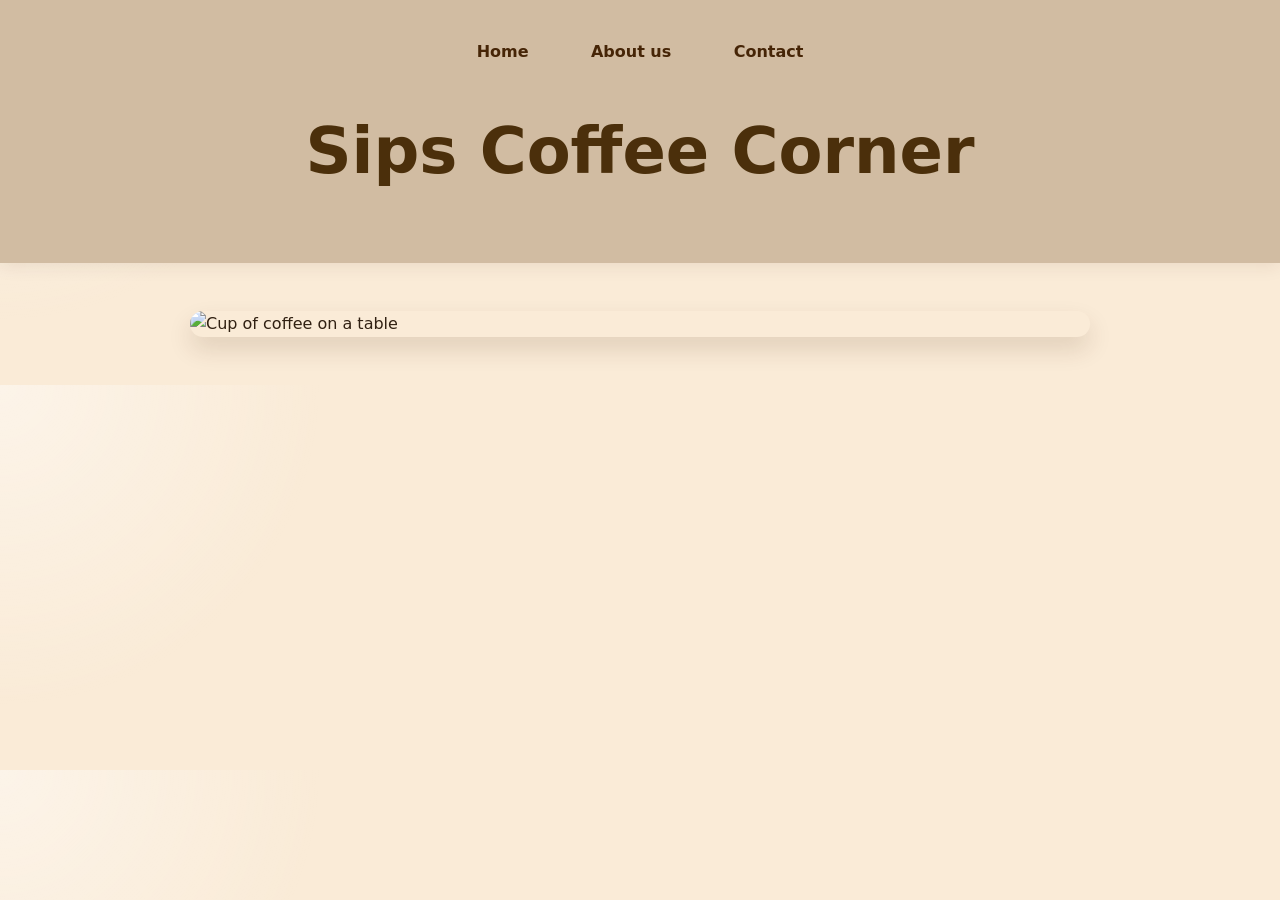
==== index.html @ a19ca2f0 "initial commit" ====
<!DOCTYPE html>
<html lang="en">
<head>
  <meta charset="UTF-8">
  <meta name="viewport" content="width=device-width, initial-scale=1.0">
  <title>Home</title>
  <link rel="stylesheet" href="style.css">
</head>
<body>

  <header>
    <nav>
      <ul>
        <li><a href="index.html">Home</a></li>
        <li><a href="about.html">About us</a></li>
        <li><a href="contact.html">Contact</a></li>
      </ul>
    </nav>

    <h1>Sips Coffee Corner</h1>
  </header>

  <main>
    <figure>
      <img 
        src="https://images.pexels.com/photos/29849772/pexels-photo-29849772.jpeg"
        alt="Cup of coffee on a table"
        width="100%"
      >
    </figure>
  </main>

</body>
</html>
---- style.css ----
:root {
  --color-bg: antiquewhite;
  --color-surface: rgb(209, 188, 162);
  --color-primary: rgb(70, 37, 7);
  --color-primary-hover: rgb(100, 58, 20);
  --color-text: rgb(48, 32, 18);
  --color-heading: rgba(71, 43, 6, 0.973);
  --color-light: aliceblue;

  --radius-sm: 0.5rem;
  --radius-md: 1rem;
  --radius-lg: 1.875rem;

  --shadow-soft: 0 0.75rem 1.5rem rgb(70 37 7 / 0.14);
}

* {
  box-sizing: border-box;
}

body {
  margin: 0;
  background:
    radial-gradient(circle at top left, rgb(255 255 255 / 0.45), transparent 20rem),
    var(--color-bg);
  color: var(--color-text);
  font-family:
    system-ui,
    -apple-system,
    BlinkMacSystemFont,
    "Segoe UI",
    Roboto,
    Arial,
    sans-serif;
  line-height: 1.6;
}

header {
  background-color: var(--color-surface);
  padding: clamp(1rem, 4vw, 2rem);
  text-align: center;
  box-shadow: 0 0.25rem 1rem rgb(70 37 7 / 0.08);
}

header ul {
  list-style-type: none;
  margin: 0;
  padding: 0;

  display: flex;
  justify-content: center;
  align-items: center;
  gap: clamp(0.5rem, 3vw, 2.5rem);
  flex-wrap: wrap;
}

nav a {
  display: inline-block;
  padding: 0.45rem 0.75rem;
  border-radius: 999px;
  color: var(--color-primary);
  text-decoration: none;
  font-weight: 700;
  transition:
    color 160ms ease,
    background-color 160ms ease;
}

nav a:hover,
nav a:focus-visible {
  color: white;
  background-color: var(--color-primary);
}

main {
  width: min(100% - 2rem, 900px);
  margin: clamp(1.5rem, 5vw, 3rem) auto;
}

section {
  margin-bottom: clamp(1.5rem, 4vw, 2.5rem);
}

h1,
h2 {
  color: var(--color-heading);
  text-align: center;
  line-height: 1.15;
}

h1 {
  font-size: clamp(2rem, 6vw, 4rem);
}

h2 {
  font-size: clamp(1.5rem, 4vw, 2.25rem);
}

p {
  max-width: 70ch;
}

figure {
  margin: 0;
}

figure img {
  width: 100%;
  display: block;
  border-radius: var(--radius-lg);
  box-shadow: var(--shadow-soft);
}

form {
  background-color: var(--color-surface);
  border-radius: var(--radius-md);
  padding: clamp(1rem, 4vw, 1.5rem);
  box-shadow: var(--shadow-soft);
}

form p {
  margin-block: 0 1rem;
}

label {
  display: block;
  font-weight: 700;
  color: var(--color-primary);
}

input,
textarea {
  width: 100%;
  margin-top: 0.35rem;
  border-radius: var(--radius-sm);
  border: 1px solid rgb(70 37 7 / 0.45);
  padding: 0.75rem;
  font: inherit;
  background-color: rgb(255 250 243);
}

input:focus,
textarea:focus {
  outline: none;
  border-color: var(--color-primary);
  box-shadow: 0 0 0 3px rgb(70 37 7 / 0.18);
}

textarea {
  min-height: 120px;
  resize: vertical;
}

button {
  display: inline-block;
  padding: 0.75rem 2.5rem;
  border-radius: 999px;
  border: 1px solid var(--color-primary);
  background-color: var(--color-primary);
  color: white;
  font: inherit;
  font-weight: 700;
  cursor: pointer;
  transition:
    background-color 160ms ease,
    transform 160ms ease;
}

button:hover,
button:focus-visible {
  background-color: var(--color-primary-hover);
  transform: translateY(-1px);
}

address {
  font-style: normal;
}

address a {
  color: var(--color-primary);
  text-decoration: none;
  font-weight: 700;
}

address a:hover,
address a:focus-visible {
  text-decoration: underline;
}

footer {
  text-align: center;
  padding: 1.5rem;
  color: var(--color-primary);
}

@media (max-width: 500px) {
  header ul {
    flex-direction: column;
    gap: 0.35rem;
  }

  nav a {
    padding: 0.65rem 1rem;
  }

  button {
    width: 100%;
  }
}
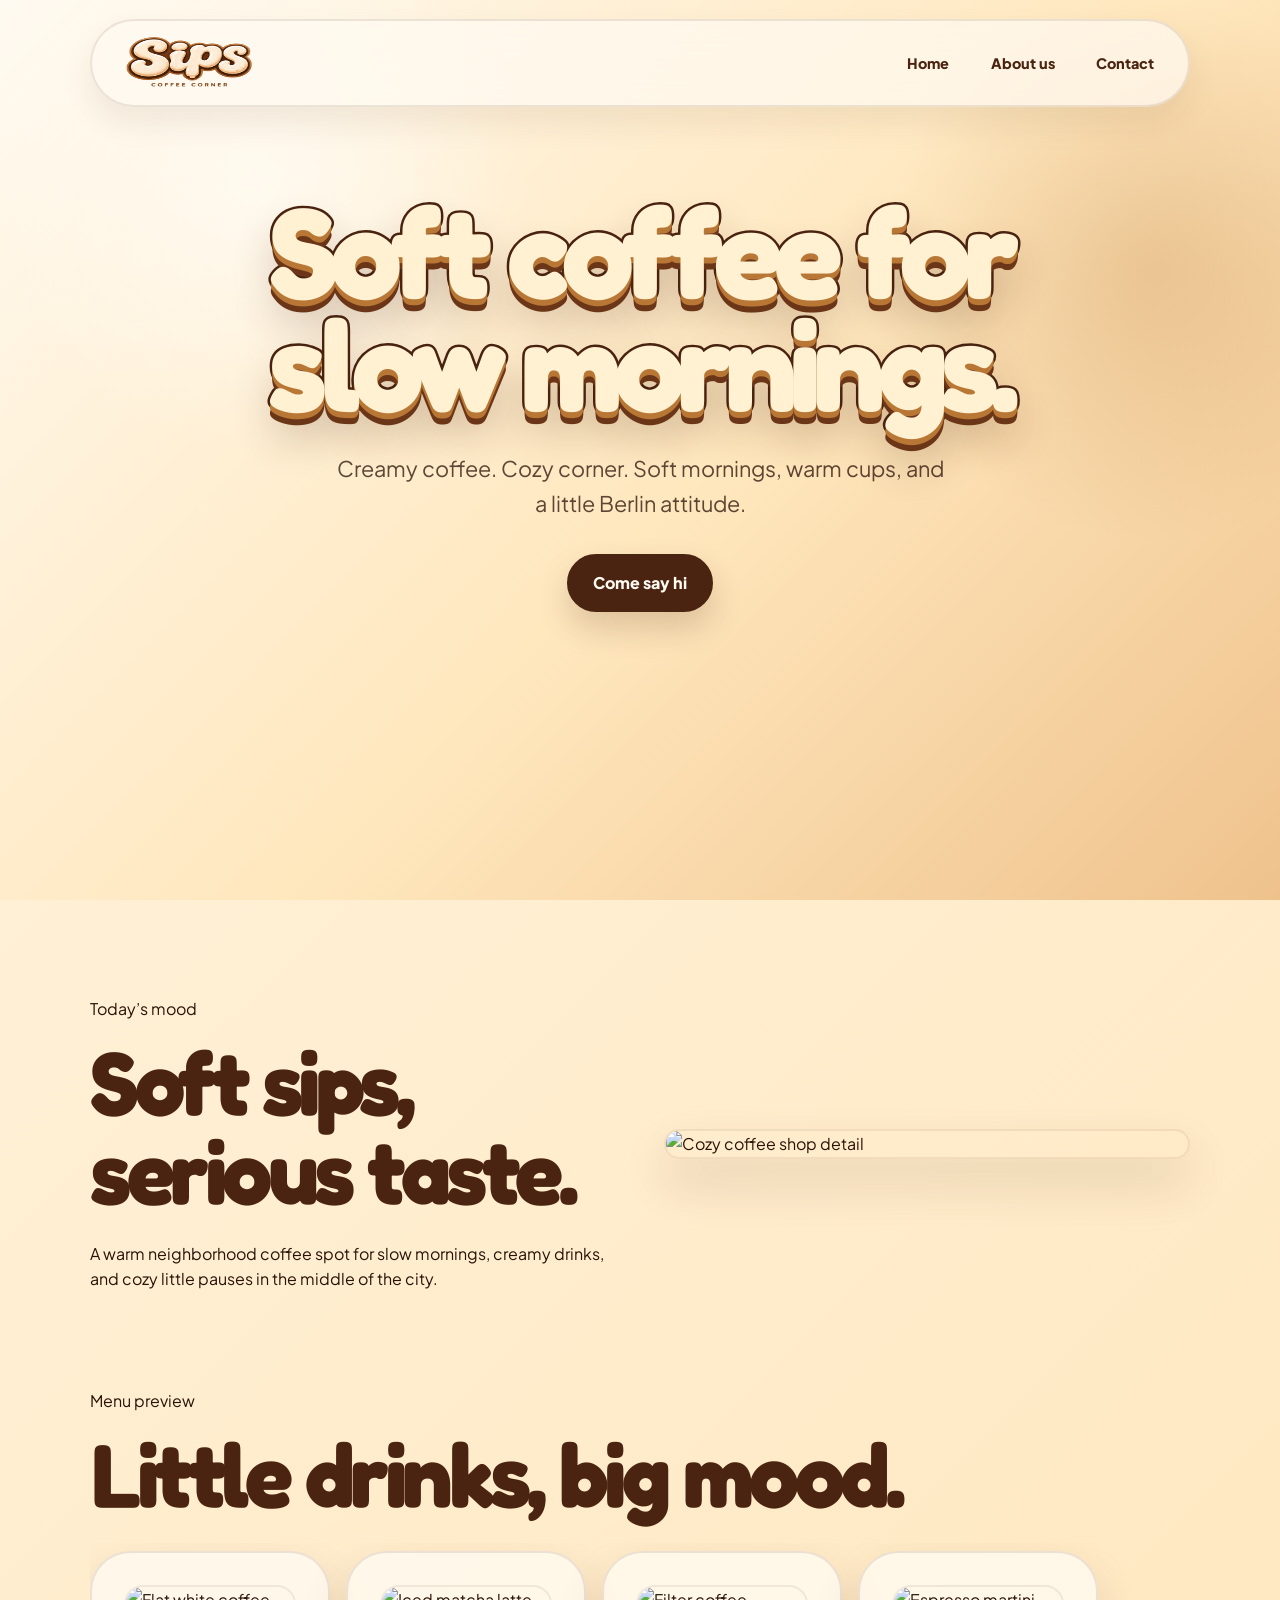
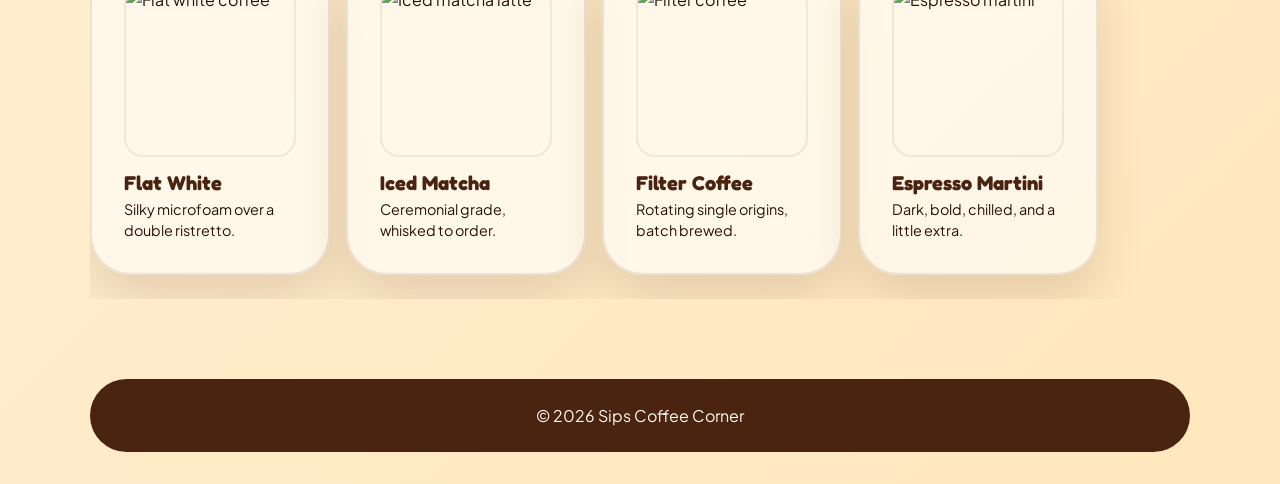
==== commit 90c937ad: "Overall rework" ====
--- a/index.html
+++ b/index.html
@@ -3,13 +3,21 @@
 <head>
   <meta charset="UTF-8">
   <meta name="viewport" content="width=device-width, initial-scale=1.0">
-  <title>Home</title>
+  <title>Sips Coffee Corner | Home</title>
   <link rel="stylesheet" href="style.css">
+
+  <link rel="preconnect" href="https://fonts.googleapis.com">
+  <link rel="preconnect" href="https://fonts.gstatic.com" crossorigin>
+  <link href="https://fonts.googleapis.com/css2?family=Fredoka:wght@500;600;700&family=Plus+Jakarta+Sans:wght@400;500;600;700&display=swap" rel="stylesheet">
 </head>
+
 <body>
+  <header class="site-header">
+    <nav class="navbar">
+      <a class="brand brand-logo" href="index.html">
+  <img src="Sip Logo.png" alt="Sips Coffee Corner logo">
+      </a>
 
-  <header>
-    <nav>
       <ul>
         <li><a href="index.html">Home</a></li>
         <li><a href="about.html">About us</a></li>
@@ -17,18 +25,83 @@
       </ul>
     </nav>
 
-    <h1>Sips Coffee Corner</h1>
+<section class="hero">
+
+  <h1>Soft coffee for slow mornings.</h1>
+
+  <p class="hero-text">
+    Creamy coffee. Cozy corner. Soft mornings, warm cups, and a little Berlin attitude.
+  </p>
+
+  <a class="button" href="contact.html">Come say hi</a>
+</section>
+
   </header>
 
   <main>
-    <figure>
-      <img 
-        src="https://images.pexels.com/photos/29849772/pexels-photo-29849772.jpeg"
-        alt="Cup of coffee on a table"
-        width="100%"
+    <section class="intro-section">
+      <div>
+        <p class="eyebrow">Today’s mood</p>
+        <h2>Soft sips, serious taste.</h2>
+        <p>
+          A warm neighborhood coffee spot for slow mornings, creamy drinks,
+          and cozy little pauses in the middle of the city.
+        </p>
+      </div>
+  <figure>
+    <img
+      src="https://lh3.googleusercontent.com/aida-public/[base64]"
+      alt="Cozy coffee shop detail"
+    >
+      </figure>
+    </section>
+
+<section class="menu-section">
+  <p class="eyebrow">Menu preview</p>
+  <h2>Little drinks, big mood.</h2>
+
+  <div class="menu-preview">
+    <article>
+      <img
+        src="https://lh3.googleusercontent.com/aida-public/[base64]"
+        alt="Flat white coffee"
       >
-    </figure>
+      <h3>Flat White</h3>
+      <p>Silky microfoam over a double ristretto.</p>
+    </article>
+
+    <article>
+      <img
+        src="https://lh3.googleusercontent.com/aida-public/[base64]"
+        alt="Iced matcha latte"
+      >
+      <h3>Iced Matcha</h3>
+      <p>Ceremonial grade, whisked to order.</p>
+    </article>
+
+    <article>
+      <img
+        src="https://lh3.googleusercontent.com/aida-public/[base64]"
+        alt="Filter coffee"
+      >
+      <h3>Filter Coffee</h3>
+      <p>Rotating single origins, batch brewed.</p>
+    </article>
+
+    <article>
+      <img
+        src="https://lh3.googleusercontent.com/aida-public/[base64]"
+        alt="Espresso martini"
+      >
+      <h3>Espresso Martini</h3>
+      <p>Dark, bold, chilled, and a little extra.</p>
+    </article>
+  </div>
+</section>
   </main>
 
+  <footer>
+    <p>© 2026 Sips Coffee Corner</p>
+  </footer>
 </body>
 </html>
--- a/style.css
+++ b/style.css
@@ -1,17 +1,18 @@
 :root {
-  --color-bg: antiquewhite;
-  --color-surface: rgb(209, 188, 162);
-  --color-primary: rgb(70, 37, 7);
-  --color-primary-hover: rgb(100, 58, 20);
-  --color-text: rgb(48, 32, 18);
-  --color-heading: rgba(71, 43, 6, 0.973);
-  --color-light: aliceblue;
-
-  --radius-sm: 0.5rem;
-  --radius-md: 1rem;
-  --radius-lg: 1.875rem;
-
-  --shadow-soft: 0 0.75rem 1.5rem rgb(70 37 7 / 0.14);
+  --cream: #fff3df;
+  --vanilla: #ffe7bd;
+  --milk: #fffaf1;
+  --latte: #d9a66f;
+  --caramel: #b97735;
+  --espresso: #4a2411;
+  --cocoa: #6b3518;
+  --dark: #2a1208;
+
+  --radius-small: 0.8rem;
+  --radius-medium: 1.5rem;
+  --radius-large: 2.5rem;
+
+  --shadow-soft: 0 1.5rem 3rem rgb(74 36 17 / 0.14);
 }
 
 * {
@@ -21,83 +22,216 @@
 body {
   margin: 0;
   background:
-    radial-gradient(circle at top left, rgb(255 255 255 / 0.45), transparent 20rem),
-    var(--color-bg);
-  color: var(--color-text);
-  font-family:
-    system-ui,
-    -apple-system,
-    BlinkMacSystemFont,
-    "Segoe UI",
-    Roboto,
-    Arial,
-    sans-serif;
+    radial-gradient(circle at top left, rgb(255 255 255 / 0.65), transparent 18rem),
+    linear-gradient(135deg, var(--cream), var(--vanilla));
+  color: var(--dark);
+  font-family: "Plus Jakarta Sans", system-ui, sans-serif;
   line-height: 1.6;
 }
 
-header {
-  background-color: var(--color-surface);
-  padding: clamp(1rem, 4vw, 2rem);
-  text-align: center;
-  box-shadow: 0 0.25rem 1rem rgb(70 37 7 / 0.08);
-}
-
-header ul {
-  list-style-type: none;
+a {
+  color: inherit;
+}
+
+.site-header {
+  min-height: 100vh;
+  padding: 1.2rem;
+  background:
+    radial-gradient(circle at 20% 20%, rgb(255 250 241 / 0.9), transparent 17rem),
+    radial-gradient(circle at 90% 30%, rgb(185 119 53 / 0.25), transparent 17rem),
+    linear-gradient(135deg, #fffaf1, #ffe7bd 55%, #efc28c);
+}
+
+.small-header {
+  min-height: auto;
+  padding-bottom: 5rem;
+}
+
+.navbar {
+  max-width: 1100px;
+  margin: 0 auto;
+  padding: 1rem 1.2rem;
+  display: flex;
+  align-items: center;
+  justify-content: space-between;
+  background: rgb(255 250 241 / 0.72);
+  border: 2px solid rgb(74 36 17 / 0.1);
+  border-radius: 999px;
+  backdrop-filter: blur(16px);
+  box-shadow: 0 1rem 2rem rgb(74 36 17 / 0.08);
+}
+
+.brand {
+  font-family: "Fredoka", sans-serif;
+  font-weight: 700;
+  color: var(--espresso);
+  text-decoration: none;
+}
+
+.brand-logo {
+  width: 155px;
+  height: 52px;
+  overflow: hidden;
+  display: flex;
+  align-items: center;
+  justify-content: flex-start;
+  flex-shrink: 0;
+}
+
+
+.brand-logo img {
+  width: 155px;
+  height: 52px;
+  display: block;
+  transform: scale(1.25);
+  transform-origin: center;
+  align-self: center;
+}
+
+nav ul {
+  list-style: none;
+  display: flex;
+  gap: 0.8rem;
   margin: 0;
   padding: 0;
-
-  display: flex;
-  justify-content: center;
-  align-items: center;
-  gap: clamp(0.5rem, 3vw, 2.5rem);
   flex-wrap: wrap;
 }
 
 nav a {
   display: inline-block;
-  padding: 0.45rem 0.75rem;
+  padding: 0.55rem 0.9rem;
   border-radius: 999px;
-  color: var(--color-primary);
+  color: var(--espresso);
   text-decoration: none;
-  font-weight: 700;
-  transition:
-    color 160ms ease,
-    background-color 160ms ease;
+  font-weight: 800;
+  font-size: 0.9rem;
+  transition: 180ms ease;
 }
 
 nav a:hover,
 nav a:focus-visible {
-  color: white;
-  background-color: var(--color-primary);
+  background: var(--espresso);
+  color: var(--milk);
+}
+
+.hero,
+.page-title {
+  max-width: 1000px;
+  margin: 0 auto;
+  padding: clamp(3rem, 7vw, 5.5rem) 1rem 3rem;
+  text-align: center;
+}
+
+.page-title {
+  padding-top: 5rem;
+}
+
+
+.logo-subtitle {
+  margin: 1.5rem 0 0;
+  color: var(--espresso);
+  font-weight: 900;
+  text-transform: uppercase;
+  letter-spacing: 0.35em;
+  font-size: clamp(1rem, 2vw, 1.6rem);
+}
+
+.hero-text {
+  max-width: 620px;
+  margin: 2rem auto 0;
+  font-size: clamp(1.1rem, 2vw, 1.35rem);
+  color: rgb(42 18 8 / 0.76);
+}
+
+.hero-logo {
+  display: block;
+  width: min(85vw, 620px);
+  height: auto;
+  margin: 0 auto 1.5rem;
+  filter: drop-shadow(0 1rem 1.8rem rgb(74 36 17 / 0.18));
+}
+
+.hero h1 {
+  max-width: 850px;
+  margin: 0 auto;
+  font-family: "Fredoka", sans-serif;
+  font-size: clamp(3.8rem, 10vw, 8.5rem);
+  line-height: 0.88;
+  letter-spacing: -0.06em;
+  color: #fff1d2;
+  -webkit-text-stroke: 5px var(--espresso);
+  paint-order: stroke fill;
+  text-shadow:
+    0 6px 0 var(--caramel),
+    0 12px 0 var(--cocoa),
+    0 24px 42px rgb(74 36 17 / 0.24);
+}
+
+.button,
+button {
+  display: inline-block;
+  margin-top: 2rem;
+  padding: 0.9rem 1.5rem;
+  border: 2px solid var(--espresso);
+  border-radius: 999px;
+  background: var(--espresso);
+  color: var(--milk);
+  text-decoration: none;
+  font: inherit;
+  font-weight: 900;
+  cursor: pointer;
+  box-shadow: 0 1rem 2rem rgb(74 36 17 / 0.18);
+  transition: 180ms ease;
+}
+
+.button:hover,
+button:hover,
+.button:focus-visible,
+button:focus-visible {
+  background: var(--cocoa);
+  transform: translateY(-3px);
 }
 
 main {
-  width: min(100% - 2rem, 900px);
-  margin: clamp(1.5rem, 5vw, 3rem) auto;
+  width: min(100% - 2rem, 1100px);
+  margin: 5rem auto;
+}
+
+.intro-section,
+.about-section,
+.contact-layout {
+  display: grid;
+  grid-template-columns: 1fr 1fr;
+  gap: 3rem;
+  align-items: center;
 }
 
 section {
-  margin-bottom: clamp(1.5rem, 4vw, 2.5rem);
+  margin-bottom: 5rem;
 }
 
 h1,
+h2,
+h3 {
+  font-family: "Fredoka", sans-serif;
+  color: var(--espresso);
+  line-height: 1;
+}
+
+.page-title h1,
 h2 {
-  color: var(--color-heading);
-  text-align: center;
-  line-height: 1.15;
-}
-
-h1 {
-  font-size: clamp(2rem, 6vw, 4rem);
-}
-
-h2 {
-  font-size: clamp(1.5rem, 4vw, 2.25rem);
+  margin: 0 0 1.5rem;
+  font-size: clamp(2.8rem, 7vw, 5.8rem);
+  letter-spacing: -0.05em;
+}
+
+h3 {
+  margin: 0 0 0.5rem;
+  font-size: 1.6rem;
 }
 
 p {
-  max-width: 70ch;
+  max-width: 68ch;
 }
 
 figure {
@@ -107,103 +241,187 @@
 figure img {
   width: 100%;
   display: block;
-  border-radius: var(--radius-lg);
+  border-radius: var(--radius-large);
   box-shadow: var(--shadow-soft);
-}
-
-form {
-  background-color: var(--color-surface);
-  border-radius: var(--radius-md);
-  padding: clamp(1rem, 4vw, 1.5rem);
+  border: 2px solid rgb(74 36 17 / 0.08);
+}
+
+.menu-preview {
+  display: flex;
+  gap: 1rem;
+  overflow-x: auto;
+  padding: 0.5rem 0 1.5rem;
+  scroll-snap-type: x mandatory;
+  scrollbar-width: thin;
+}
+
+.menu-preview article {
+  flex: 0 0 240px;
+  scroll-snap-align: start;
+  overflow: hidden;
+  background: rgb(255 250 241 / 0.78);
+  border: 2px solid rgb(74 36 17 / 0.1);
+  border-radius: 1.8rem;
+  padding: 1rem;
+  box-shadow: 0 1rem 2rem rgb(74 36 17 / 0.1);
+  transition: 180ms ease;
+}
+
+.menu-preview article,
+.form-card,
+address {
+  background: rgb(255 250 241 / 0.78);
+  border: 2px solid rgb(74 36 17 / 0.1);
+  border-radius: var(--radius-large);
+  padding: 2rem;
   box-shadow: var(--shadow-soft);
 }
 
+.menu-preview article:hover {
+  transform: translateY(-5px) rotate(-1deg);
+}
+
+.menu-preview article:hover {
+  transform: translateY(-6px) rotate(-1deg);
+}
+
+.menu-preview article img {
+  width: 100%;
+  aspect-ratio: 1 / 1;
+  object-fit: cover;
+  display: block;
+  border-radius: 1.2rem;
+  margin-bottom: 1rem;
+  border: 2px solid rgb(74 36 17 / 0.08);
+}
+
+.menu-preview article h3 {
+  font-size: 1.25rem;
+  margin-bottom: 0.35rem;
+}
+
+.menu-preview article p {
+  margin: 0;
+  font-size: 0.9rem;
+  line-height: 1.45;
+}
+
+.form-card h2 {
+  font-size: clamp(2.2rem, 5vw, 4rem);
+}
+
 form p {
-  margin-block: 0 1rem;
+  margin: 0 0 1.2rem;
 }
 
 label {
   display: block;
-  font-weight: 700;
-  color: var(--color-primary);
+  margin-bottom: 0.4rem;
+  color: var(--espresso);
+  font-weight: 900;
 }
 
 input,
 textarea {
   width: 100%;
-  margin-top: 0.35rem;
-  border-radius: var(--radius-sm);
-  border: 1px solid rgb(70 37 7 / 0.45);
-  padding: 0.75rem;
+  border: 2px solid rgb(74 36 17 / 0.18);
+  border-radius: var(--radius-small);
+  padding: 0.85rem;
+  background: var(--milk);
+  color: var(--dark);
   font: inherit;
-  background-color: rgb(255 250 243);
 }
 
 input:focus,
 textarea:focus {
   outline: none;
-  border-color: var(--color-primary);
-  box-shadow: 0 0 0 3px rgb(70 37 7 / 0.18);
+  border-color: var(--caramel);
+  box-shadow: 0 0 0 4px rgb(185 119 53 / 0.18);
 }
 
 textarea {
-  min-height: 120px;
+  min-height: 130px;
   resize: vertical;
 }
 
-button {
-  display: inline-block;
-  padding: 0.75rem 2.5rem;
-  border-radius: 999px;
-  border: 1px solid var(--color-primary);
-  background-color: var(--color-primary);
-  color: white;
-  font: inherit;
-  font-weight: 700;
-  cursor: pointer;
-  transition:
-    background-color 160ms ease,
-    transform 160ms ease;
-}
-
-button:hover,
-button:focus-visible {
-  background-color: var(--color-primary-hover);
-  transform: translateY(-1px);
-}
-
 address {
+  width: fit-content;
+  margin: 2rem auto 0;
   font-style: normal;
 }
 
+address p {
+  margin: 0;
+}
+
 address a {
-  color: var(--color-primary);
+  color: var(--espresso);
+  font-weight: 800;
   text-decoration: none;
-  font-weight: 700;
-}
-
-address a:hover,
-address a:focus-visible {
+}
+
+address a:hover {
   text-decoration: underline;
 }
 
 footer {
+  width: min(100% - 2rem, 1100px);
+  margin: 0 auto 2rem;
+  padding: 1.5rem;
   text-align: center;
-  padding: 1.5rem;
-  color: var(--color-primary);
+  color: var(--milk);
+  background: var(--espresso);
+  border-radius: var(--radius-large);
+}
+
+footer p {
+  margin: 0 auto;
+}
+
+@media (max-width: 800px) {
+  .navbar {
+    flex-direction: column;
+    gap: 0.8rem;
+    border-radius: 1.5rem;
+  }
+
+  .hero,
+  .page-title {
+    padding-top: 1.25rem;
+  }
+
+  .sips-logo {
+    -webkit-text-stroke: 6px var(--espresso);
+    text-shadow:
+      0 5px 0 var(--caramel),
+      0 9px 0 var(--cocoa),
+      0 20px 34px rgb(74 36 17 / 0.25);
+  }
+
+  .intro-section,
+  .about-section,
+  .contact-layout {
+    grid-template-columns: 1fr;
+  }
 }
 
 @media (max-width: 500px) {
-  header ul {
-    flex-direction: column;
-    gap: 0.35rem;
+  nav ul {
+    justify-content: center;
   }
 
   nav a {
-    padding: 0.65rem 1rem;
-  }
-
-  button {
+    font-size: 0.8rem;
+    padding: 0.5rem 0.7rem;
+  }
+
+  .logo-subtitle {
+    letter-spacing: 0.18em;
+  }
+
+  button,
+  .button {
     width: 100%;
+    text-align: center;
   }
 }
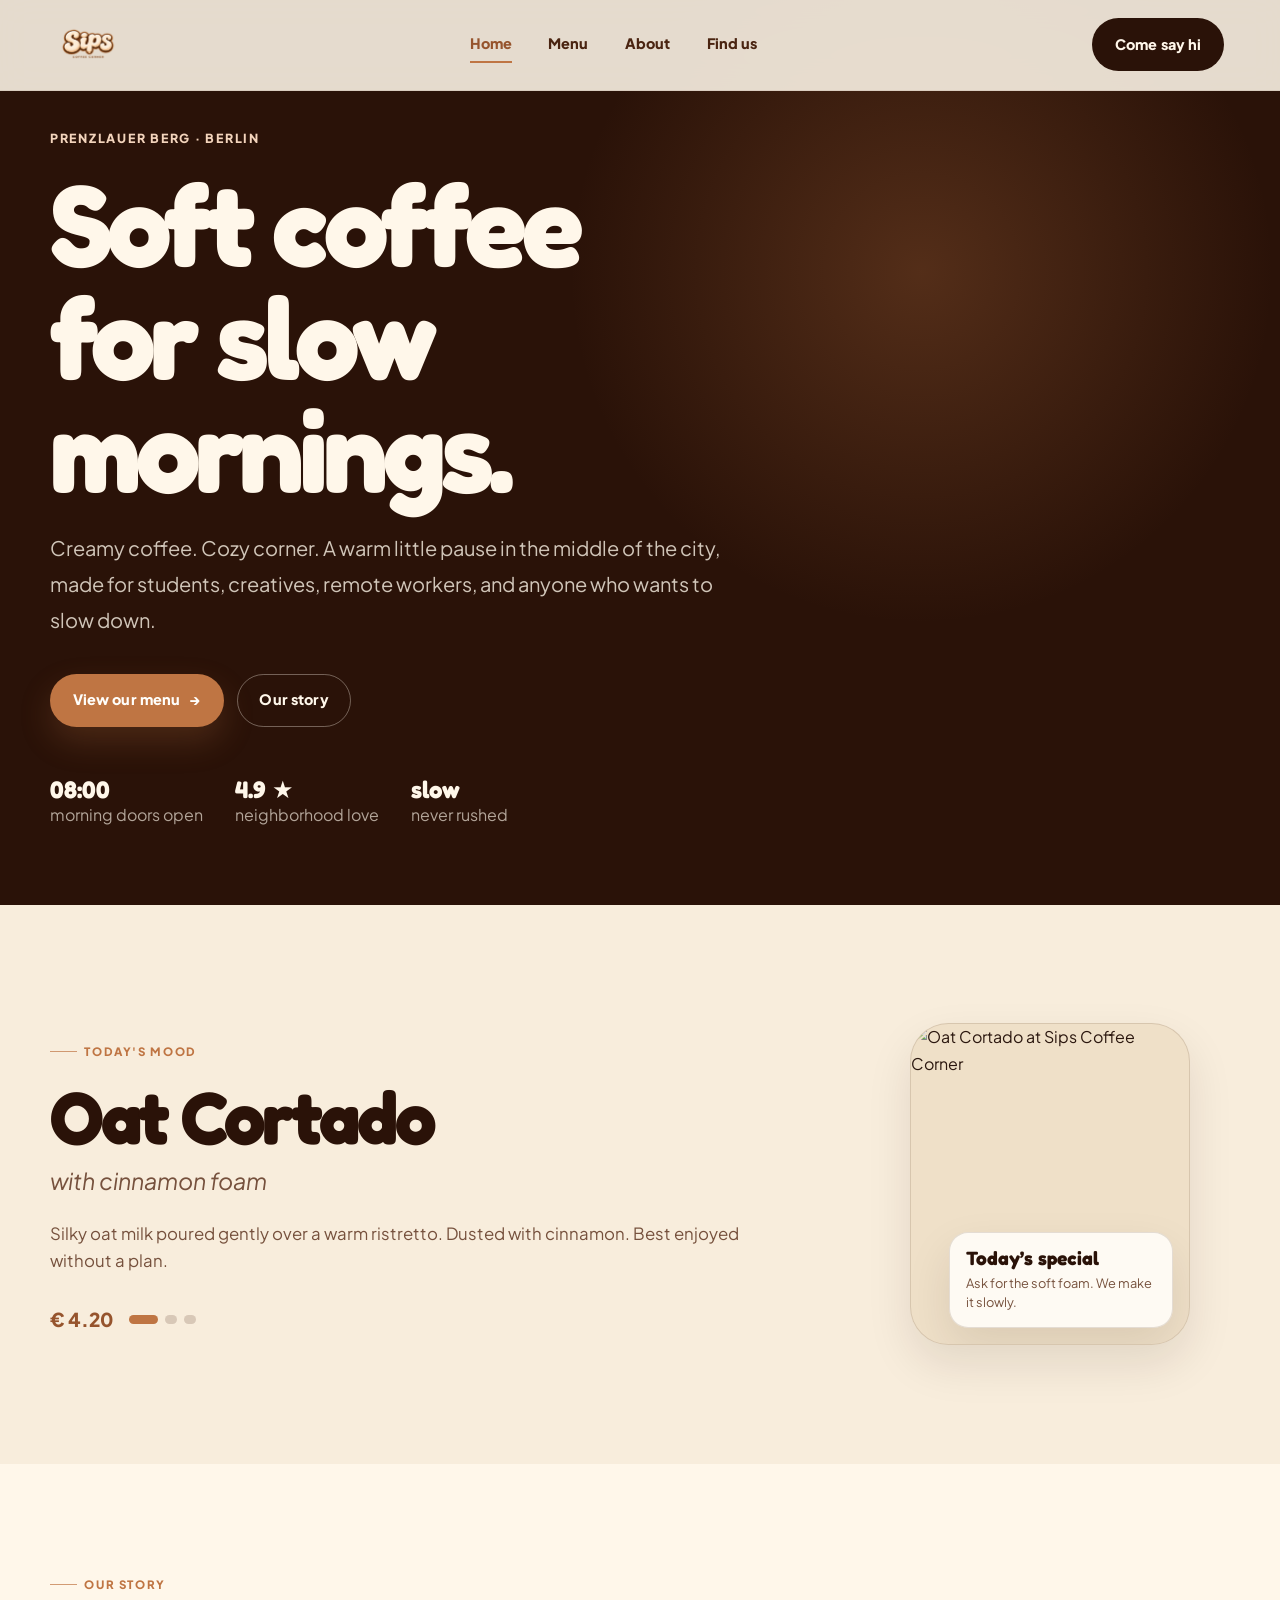
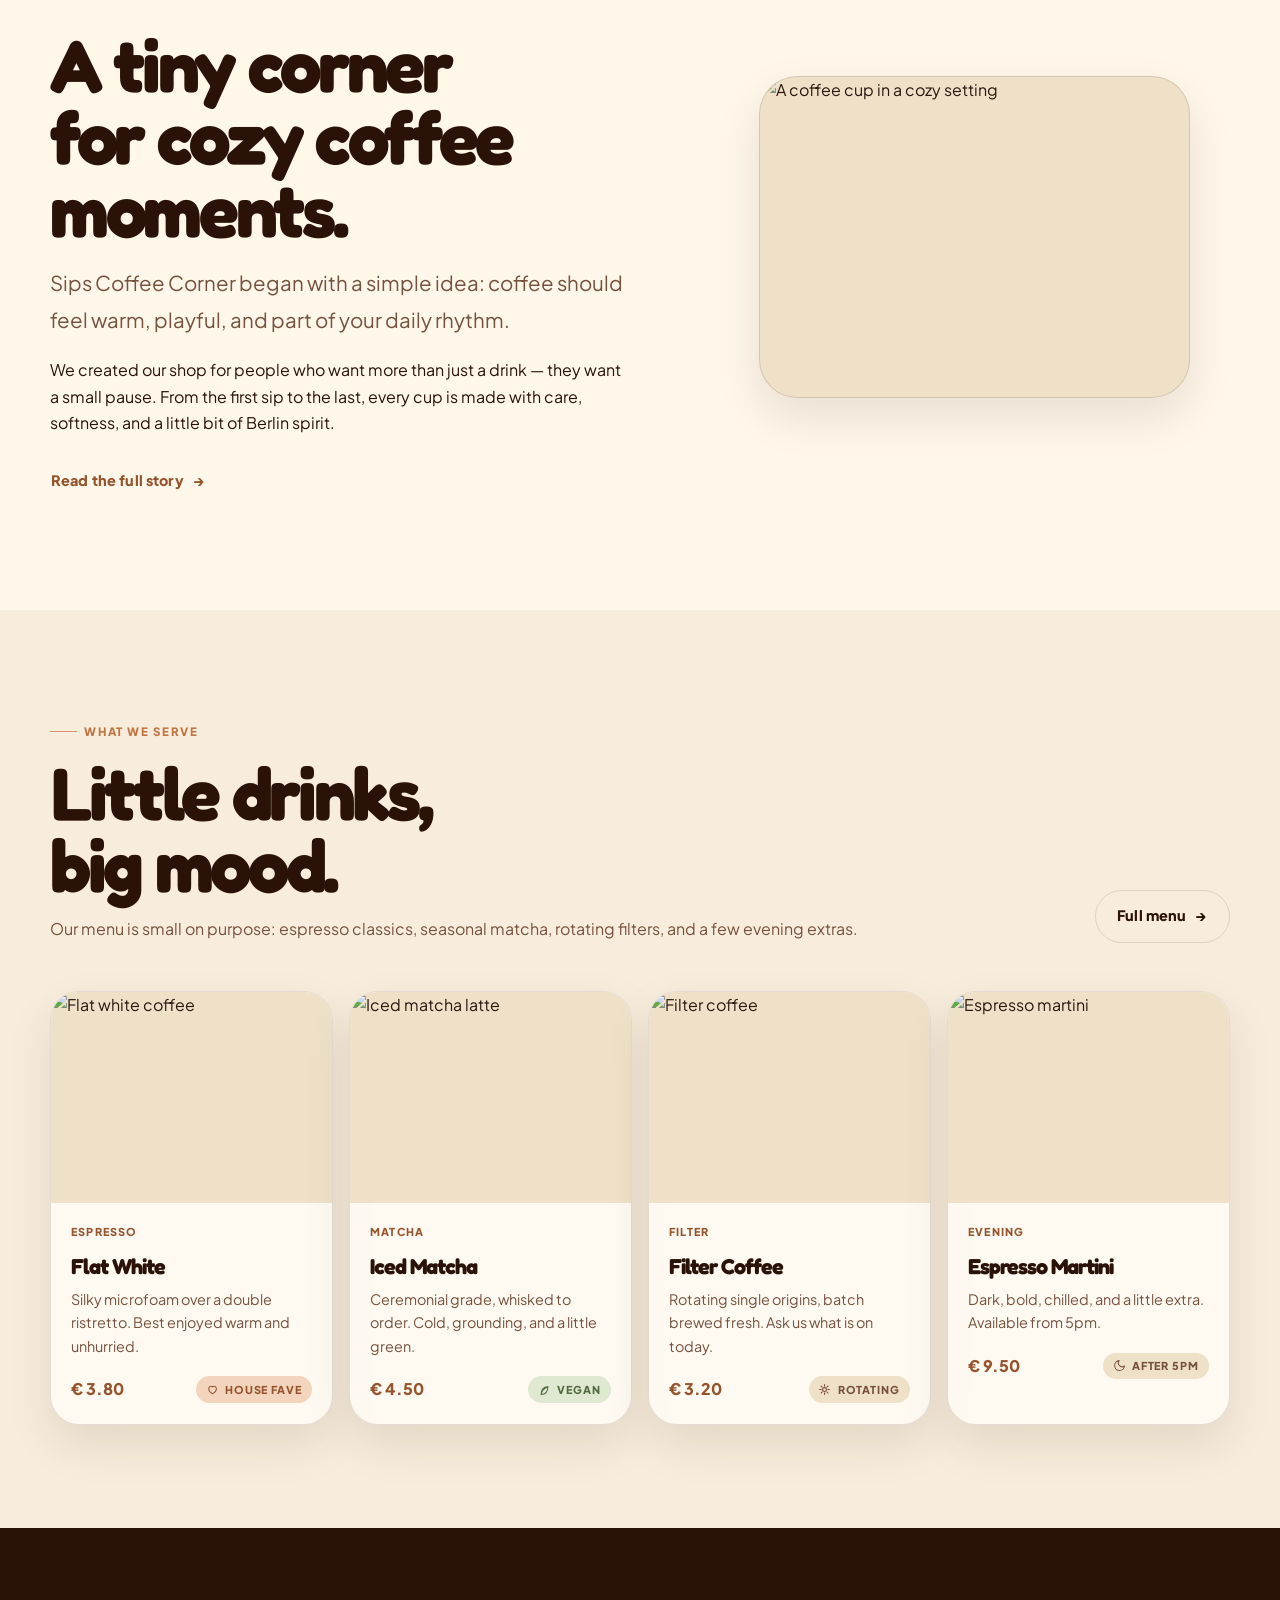
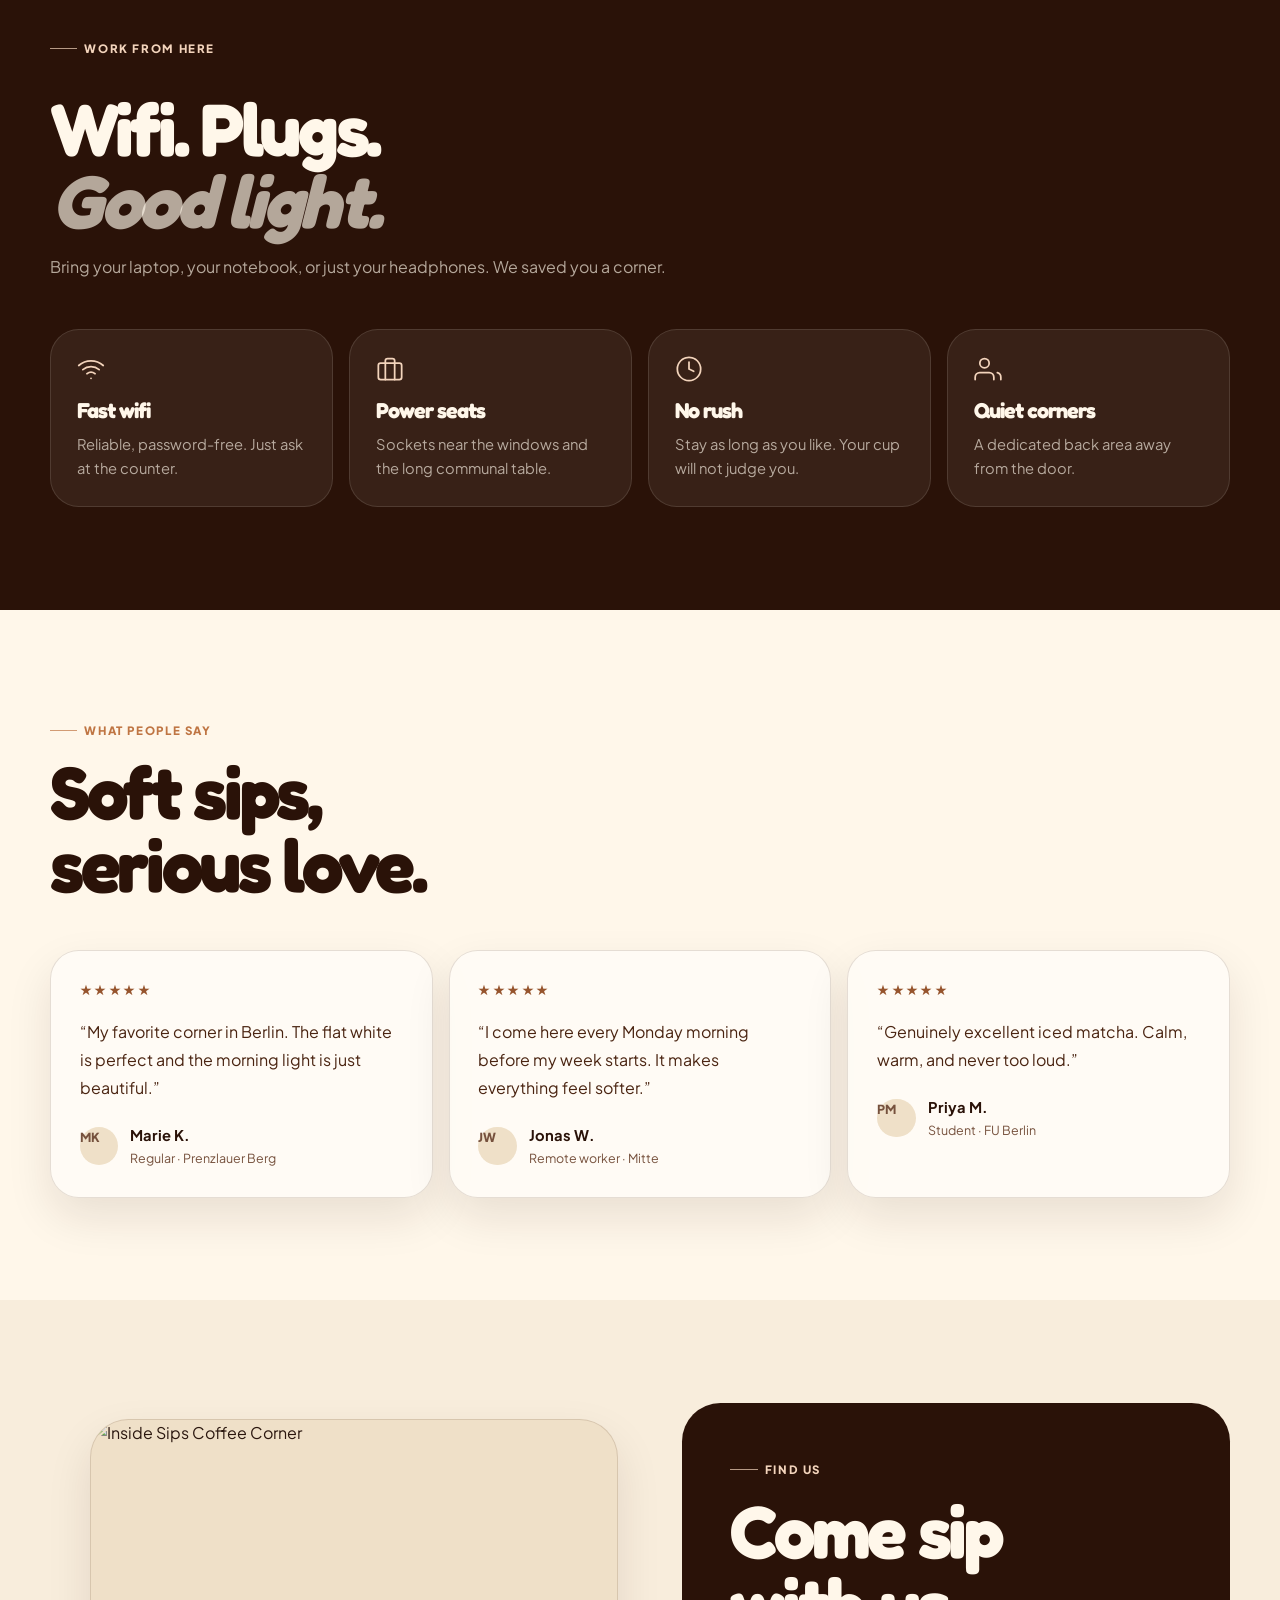
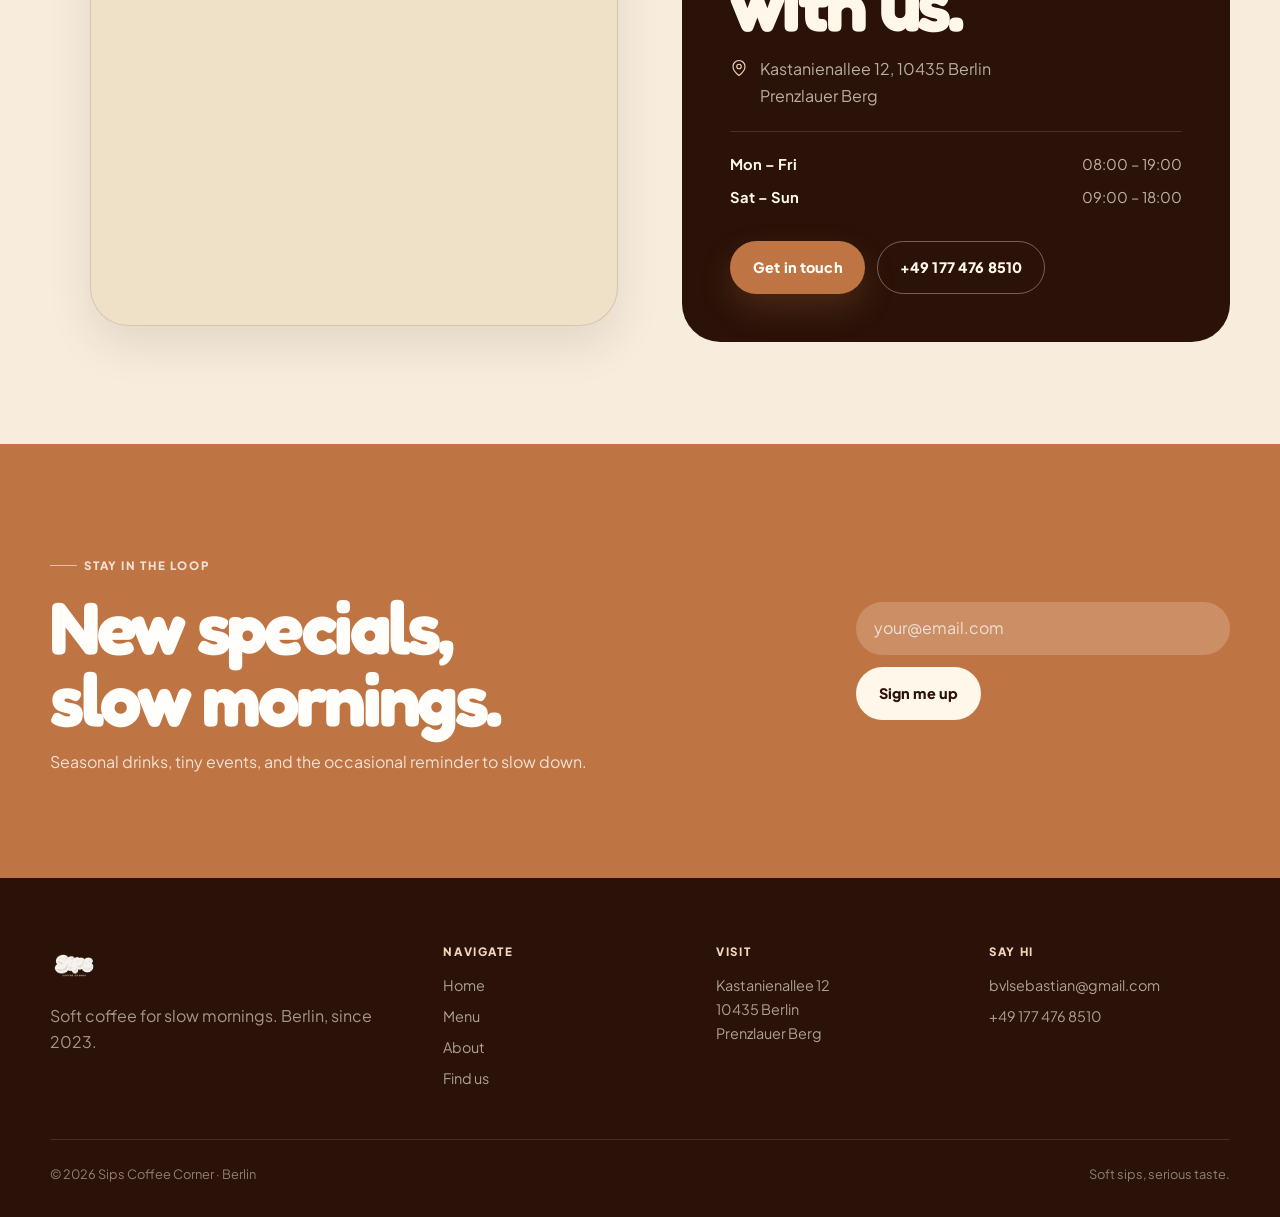
==== commit 469cde68: "Overall refinement" ====
--- a/index.html
+++ b/index.html
@@ -3,105 +3,291 @@
 <head>
   <meta charset="UTF-8">
   <meta name="viewport" content="width=device-width, initial-scale=1.0">
-  <title>Sips Coffee Corner | Home</title>
+  <meta name="description" content="Sips Coffee Corner is a cozy Berlin coffee shop for soft mornings, creamy drinks, and warm little pauses.">
+  <title>Sips Coffee Corner | Soft coffee for slow mornings</title>
   <link rel="stylesheet" href="style.css">
-
-  <link rel="preconnect" href="https://fonts.googleapis.com">
-  <link rel="preconnect" href="https://fonts.gstatic.com" crossorigin>
-  <link href="https://fonts.googleapis.com/css2?family=Fredoka:wght@500;600;700&family=Plus+Jakarta+Sans:wght@400;500;600;700&display=swap" rel="stylesheet">
 </head>
-
 <body>
-  <header class="site-header">
-    <nav class="navbar">
-      <a class="brand brand-logo" href="index.html">
-  <img src="Sip Logo.png" alt="Sips Coffee Corner logo">
+  <a class="skip-link" href="#main">Skip to content</a>
+
+  <header>
+    <nav class="nav" data-nav aria-label="Main navigation">
+      <a class="nav-logo" href="index.html" aria-label="Sips Coffee Corner home">
+        <span class="nav-logo-mark"><img src="Sip Logo.png" alt="" width="56" height="56"></span>
+        <span class="nav-logo-text">Sips Coffee Corner</span>
       </a>
 
-      <ul>
-        <li><a href="index.html">Home</a></li>
-        <li><a href="about.html">About us</a></li>
-        <li><a href="contact.html">Contact</a></li>
+      <ul class="nav-links">
+        <li><a class="active" aria-current="page" href="index.html">Home</a></li>
+        <li><a href="menu.html">Menu</a></li>
+        <li><a href="about.html">About</a></li>
+        <li><a href="contact.html">Find us</a></li>
       </ul>
+
+      <div class="nav-right">
+        <a class="btn btn-dark nav-cta" href="contact.html">Come say hi</a>
+        <button class="nav-toggle" type="button" aria-label="Open menu" aria-expanded="false" data-nav-toggle><span></span></button>
+      </div>
     </nav>
 
-<section class="hero">
-
-  <h1>Soft coffee for slow mornings.</h1>
-
-  <p class="hero-text">
-    Creamy coffee. Cozy corner. Soft mornings, warm cups, and a little Berlin attitude.
-  </p>
-
-  <a class="button" href="contact.html">Come say hi</a>
-</section>
-
+    <div class="mobile-panel" data-mobile-panel>
+      <nav aria-label="Mobile navigation">
+        <a href="index.html">Home</a>
+        <a href="menu.html">Menu</a>
+        <a href="about.html">About</a>
+        <a href="contact.html">Find us</a>
+        <a class="btn btn-primary" href="contact.html">Come say hi</a>
+      </nav>
+    </div>
   </header>
 
-  <main>
-    <section class="intro-section">
-      <div>
-        <p class="eyebrow">Today’s mood</p>
-        <h2>Soft sips, serious taste.</h2>
-        <p>
-          A warm neighborhood coffee spot for slow mornings, creamy drinks,
-          and cozy little pauses in the middle of the city.
-        </p>
-      </div>
-  <figure>
-    <img
-      src="https://lh3.googleusercontent.com/aida-public/[base64]"
-      alt="Cozy coffee shop detail"
-    >
-      </figure>
-    </section>
-
-<section class="menu-section">
-  <p class="eyebrow">Menu preview</p>
-  <h2>Little drinks, big mood.</h2>
-
-  <div class="menu-preview">
-    <article>
-      <img
-        src="https://lh3.googleusercontent.com/aida-public/[base64]"
-        alt="Flat white coffee"
-      >
-      <h3>Flat White</h3>
-      <p>Silky microfoam over a double ristretto.</p>
-    </article>
-
-    <article>
-      <img
-        src="https://lh3.googleusercontent.com/aida-public/[base64]"
-        alt="Iced matcha latte"
-      >
-      <h3>Iced Matcha</h3>
-      <p>Ceremonial grade, whisked to order.</p>
-    </article>
-
-    <article>
-      <img
-        src="https://lh3.googleusercontent.com/aida-public/[base64]"
-        alt="Filter coffee"
-      >
-      <h3>Filter Coffee</h3>
-      <p>Rotating single origins, batch brewed.</p>
-    </article>
-
-    <article>
-      <img
-        src="https://lh3.googleusercontent.com/aida-public/[base64]"
-        alt="Espresso martini"
-      >
-      <h3>Espresso Martini</h3>
-      <p>Dark, bold, chilled, and a little extra.</p>
-    </article>
-  </div>
-</section>
+  <main id="main">
+    <section class="hero" aria-labelledby="hero-title">
+      <picture class="hero-bg" aria-hidden="true">
+        <img src="https://images.pexels.com/photos/20011903/pexels-photo-20011903.jpeg?auto=compress&cs=tinysrgb&w=1800" alt="" fetchpriority="high">
+      </picture>
+      <div class="container hero-content">
+        <div class="hero-kicker animate-in">Prenzlauer Berg · Berlin</div>
+        <h1 id="hero-title" class="animate-in delay-1">Soft coffee<br>for slow mornings.</h1>
+        <p class="hero-sub animate-in delay-2">Creamy coffee. Cozy corner. A warm little pause in the middle of the city, made for students, creatives, remote workers, and anyone who wants to slow down.</p>
+        <div class="hero-actions animate-in delay-3">
+          <a class="btn btn-primary" href="menu.html">View our menu <span aria-hidden="true">→</span></a>
+          <a class="btn btn-outline-light" href="about.html">Our story</a>
+        </div>
+        <div class="hero-meta animate-in delay-4" aria-label="Shop highlights">
+          <p><strong>08:00</strong> morning doors open</p>
+          <p><strong>4.9 ★</strong> neighborhood love</p>
+          <p><strong>slow</strong> never rushed</p>
+        </div>
+      </div>
+    </section>
+
+    <section class="section section-soft" data-special>
+      <div class="container mood-grid">
+        <div class="copy-stack reveal">
+          <span class="eyebrow" data-special-label>Today's mood</span>
+          <h2 class="special-title" data-special-name>Oat Cortado</h2>
+          <p class="special-sub" data-special-sub>with cinnamon foam</p>
+          <p class="special-desc" data-special-desc>Silky oat milk poured gently over a warm ristretto. Dusted with cinnamon. Best enjoyed without a plan.</p>
+          <div class="special-controls">
+            <span class="special-price" data-special-price>€ 4.20</span>
+            <div class="dot-row" data-special-dots aria-label="Choose featured drink"></div>
+          </div>
+        </div>
+        <figure class="image-card reveal">
+          <img data-special-img src="https://images.pexels.com/photos/302899/pexels-photo-302899.jpeg?auto=compress&cs=tinysrgb&w=900" alt="Oat Cortado at Sips Coffee Corner" loading="lazy">
+          <figcaption class="float-badge"><strong>Today’s special</strong><span>Ask for the soft foam. We make it slowly.</span></figcaption>
+        </figure>
+      </div>
+    </section>
+
+    <section class="section">
+      <div class="container split">
+        <div class="copy-stack reveal">
+          <span class="eyebrow">Our story</span>
+          <h2>A tiny corner for cozy coffee moments.</h2>
+          <p class="lead">Sips Coffee Corner began with a simple idea: coffee should feel warm, playful, and part of your daily rhythm.</p>
+          <p>We created our shop for people who want more than just a drink — they want a small pause. From the first sip to the last, every cup is made with care, softness, and a little bit of Berlin spirit.</p>
+          <a class="btn btn-ghost" href="about.html">Read the full story <span aria-hidden="true">→</span></a>
+        </div>
+        <figure class="image-card reveal">
+          <img src="https://images.pexels.com/photos/4816437/pexels-photo-4816437.jpeg?auto=compress&cs=tinysrgb&w=1100" alt="A coffee cup in a cozy setting" loading="lazy">
+        </figure>
+      </div>
+    </section>
+
+    <section class="section section-soft">
+      <div class="container">
+        <div class="section-heading reveal">
+          <div>
+            <span class="eyebrow">What we serve</span>
+            <h2>Little drinks,<br>big mood.</h2>
+            <p>Our menu is small on purpose: espresso classics, seasonal matcha, rotating filters, and a few evening extras.</p>
+          </div>
+          <a class="btn btn-outline" href="menu.html">Full menu <span aria-hidden="true">→</span></a>
+        </div>
+
+        <div class="menu-grid">
+          <article class="card reveal menu-card accent-terra">
+            <div class="menu-card-img"><img src="https://lh3.googleusercontent.com/aida-public/[base64]" alt="Flat white coffee" loading="lazy" style="object-position: 50% 58%;"></div>
+            <div class="menu-card-body">
+              <div class="menu-card-cat">Espresso</div>
+              <div class="menu-card-progress" aria-hidden="true"><span></span></div>
+              <h3 class="menu-card-name">Flat White</h3>
+              <p class="menu-card-desc">Silky microfoam over a double ristretto. Best enjoyed warm and unhurried.</p>
+              <div class="menu-card-foot"><span class="menu-price">€ 3.80</span><span class="tag tag-terra tag-with-icon"><span class="tag-symbol"><svg viewBox="0 0 24 24" aria-hidden="true"><path d="M12 20s-7-4.35-7-10a4 4 0 0 1 7-2.65A4 4 0 0 1 19 10c0 5.65-7 10-7 10Z"></path></svg></span><span>House fave</span></span></div>
+            </div>
+          </article>
+
+          <article class="card reveal menu-card accent-sage">
+            <div class="menu-card-img"><img src="https://lh3.googleusercontent.com/aida-public/[base64]" alt="Iced matcha latte" loading="lazy" style="object-position: center 62%;"></div>
+            <div class="menu-card-body">
+              <div class="menu-card-cat">Matcha</div>
+              <div class="menu-card-progress" aria-hidden="true"><span></span></div>
+              <h3 class="menu-card-name">Iced Matcha</h3>
+              <p class="menu-card-desc">Ceremonial grade, whisked to order. Cold, grounding, and a little green.</p>
+              <div class="menu-card-foot"><span class="menu-price">€ 4.50</span><span class="tag tag-sage tag-with-icon"><span class="tag-symbol"><svg viewBox="0 0 24 24" aria-hidden="true"><path d="M6 21c8 0 12-6 12-14-8 0-12 6-12 14Z"></path><path d="M6 21c0-7 5-11 12-14"></path></svg></span><span>Vegan</span></span></div>
+            </div>
+          </article>
+
+          <article class="card reveal menu-card accent-espresso">
+            <div class="menu-card-img"><img src="https://lh3.googleusercontent.com/aida-public/[base64]" alt="Filter coffee" loading="lazy" style="object-position: center 54%;"></div>
+            <div class="menu-card-body">
+              <div class="menu-card-cat">Filter</div>
+              <div class="menu-card-progress" aria-hidden="true"><span></span></div>
+              <h3 class="menu-card-name">Filter Coffee</h3>
+              <p class="menu-card-desc">Rotating single origins, batch brewed fresh. Ask us what is on today.</p>
+              <div class="menu-card-foot"><span class="menu-price">€ 3.20</span><span class="tag tag tag-linen tag-with-icon"><span class="tag-symbol"><svg viewBox="0 0 24 24" aria-hidden="true"><path d="M12 3v3"></path><path d="M12 18v3"></path><path d="M3 12h3"></path><path d="M18 12h3"></path><path d="m5.64 5.64 2.12 2.12"></path><path d="m16.24 16.24 2.12 2.12"></path><path d="m5.64 18.36 2.12-2.12"></path><path d="m16.24 7.76 2.12-2.12"></path><circle cx="12" cy="12" r="3.5"></circle></svg></span><span>Rotating</span></span></div>
+            </div>
+          </article>
+
+          <article class="card reveal menu-card accent-linen">
+            <div class="menu-card-img"><img src="https://lh3.googleusercontent.com/aida-public/[base64]" alt="Espresso martini" loading="lazy" style="object-position: center 50%;"></div>
+            <div class="menu-card-body">
+              <div class="menu-card-cat">Evening</div>
+              <div class="menu-card-progress" aria-hidden="true"><span></span></div>
+              <h3 class="menu-card-name">Espresso Martini</h3>
+              <p class="menu-card-desc">Dark, bold, chilled, and a little extra. Available from 5pm.</p>
+              <div class="menu-card-foot"><span class="menu-price">€ 9.50</span><span class="tag tag-linen tag-with-icon"><span class="tag-symbol"><svg viewBox="0 0 24 24" aria-hidden="true"><path d="M21 12.8A9 9 0 1 1 11.2 3 7 7 0 0 0 21 12.8Z"></path></svg></span><span>After 5pm</span></span></div>
+            </div>
+          </article>
+        </div>
+      </div>
+    </section>
+
+    <section class="section section-dark">
+      <div class="container">
+        <div class="copy-stack reveal">
+          <span class="eyebrow">Work from here</span>
+          <h2>Wifi. Plugs.<br><em style="font-style:italic; color:rgba(255,247,234,0.65);">Good light.</em></h2>
+          <p style="color:rgba(255,247,234,0.65); margin-top:1rem;">Bring your laptop, your notebook, or just your headphones. We saved you a corner.</p>
+        </div>
+
+        <div class="perks-grid">
+          <article class="perk reveal">
+            <svg width="28" height="28" viewBox="0 0 24 24" fill="none" stroke="currentColor" stroke-width="1.5" stroke-linecap="round"><path d="M5 12.5a11 11 0 0 1 14 0"/><path d="M1.5 9a16 16 0 0 1 21 0"/><path d="M8.5 16a6 6 0 0 1 7 0"/><path d="M12 20h.01"/></svg>
+            <h3 class="perk-title">Fast wifi</h3>
+            <p class="perk-desc">Reliable, password-free. Just ask at the counter.</p>
+          </article>
+          <article class="perk reveal">
+            <svg width="28" height="28" viewBox="0 0 24 24" fill="none" stroke="currentColor" stroke-width="1.5" stroke-linecap="round"><rect x="2" y="7" width="20" height="14" rx="2"/><path d="M16 21V5a2 2 0 0 0-2-2h-4a2 2 0 0 0-2 2v16"/></svg>
+            <h3 class="perk-title">Power seats</h3>
+            <p class="perk-desc">Sockets near the windows and the long communal table.</p>
+          </article>
+          <article class="perk reveal">
+            <svg width="28" height="28" viewBox="0 0 24 24" fill="none" stroke="currentColor" stroke-width="1.5" stroke-linecap="round"><circle cx="12" cy="12" r="10"/><path d="M12 6v6l4 2"/></svg>
+            <h3 class="perk-title">No rush</h3>
+            <p class="perk-desc">Stay as long as you like. Your cup will not judge you.</p>
+          </article>
+          <article class="perk reveal">
+            <svg width="28" height="28" viewBox="0 0 24 24" fill="none" stroke="currentColor" stroke-width="1.5" stroke-linecap="round"><path d="M17 21v-2a4 4 0 0 0-4-4H5a4 4 0 0 0-4 4v2"/><circle cx="9" cy="7" r="4"/><path d="M23 21v-2a4 4 0 0 0-3-3.87"/></svg>
+            <h3 class="perk-title">Quiet corners</h3>
+            <p class="perk-desc">A dedicated back area away from the door.</p>
+          </article>
+        </div>
+      </div>
+    </section>
+
+    <section class="section">
+      <div class="container">
+        <div class="section-heading reveal">
+          <div>
+            <span class="eyebrow">What people say</span>
+            <h2>Soft sips,<br>serious love.</h2>
+          </div>
+        </div>
+        <div class="testimonial-grid">
+          <article class="card quote-card reveal">
+            <div class="stars" aria-label="5 stars">★★★★★</div>
+            <blockquote>“My favorite corner in Berlin. The flat white is perfect and the morning light is just beautiful.”</blockquote>
+            <div class="person"><span class="avatar">MK</span><div><strong>Marie K.</strong><span>Regular · Prenzlauer Berg</span></div></div>
+          </article>
+          <article class="card quote-card reveal">
+            <div class="stars" aria-label="5 stars">★★★★★</div>
+            <blockquote>“I come here every Monday morning before my week starts. It makes everything feel softer.”</blockquote>
+            <div class="person"><span class="avatar">JW</span><div><strong>Jonas W.</strong><span>Remote worker · Mitte</span></div></div>
+          </article>
+          <article class="card quote-card reveal">
+            <div class="stars" aria-label="5 stars">★★★★★</div>
+            <blockquote>“Genuinely excellent iced matcha. Calm, warm, and never too loud.”</blockquote>
+            <div class="person"><span class="avatar">PM</span><div><strong>Priya M.</strong><span>Student · FU Berlin</span></div></div>
+          </article>
+        </div>
+      </div>
+    </section>
+
+    <section class="section section-soft">
+      <div class="container location-grid">
+        <figure class="image-card map-card reveal">
+          <img src="https://images.pexels.com/photos/20011903/pexels-photo-20011903.jpeg?auto=compress&cs=tinysrgb&w=1100" alt="Inside Sips Coffee Corner" loading="lazy">
+        </figure>
+        <article class="location-card reveal">
+          <span class="eyebrow">Find us</span>
+          <h2>Come sip<br>with us.</h2>
+          <p class="info-line">
+            <svg width="18" height="18" viewBox="0 0 24 24" fill="none" stroke="currentColor" stroke-width="1.5"><path d="M20 10c0 6-8 12-8 12s-8-6-8-12a8 8 0 0 1 16 0Z"/><circle cx="12" cy="10" r="3"/></svg>
+            <span>Kastanienallee 12, 10435 Berlin<br>Prenzlauer Berg</span>
+          </p>
+          <div class="hours">
+            <p class="hours-row"><strong>Mon – Fri</strong><span>08:00 – 19:00</span></p>
+            <p class="hours-row"><strong>Sat – Sun</strong><span>09:00 – 18:00</span></p>
+          </div>
+          <div class="location-actions">
+            <a class="btn btn-primary" href="contact.html">Get in touch</a>
+            <a class="btn btn-outline-light" href="tel:+491774768510">+49 177 476 8510</a>
+          </div>
+        </article>
+      </div>
+    </section>
+
+    <section class="section newsletter">
+      <div class="container newsletter-grid">
+        <div class="reveal">
+          <span class="eyebrow" style="color:rgba(255,255,255,0.78);">Stay in the loop</span>
+          <h2>New specials,<br>slow mornings.</h2>
+          <p>Seasonal drinks, tiny events, and the occasional reminder to slow down.</p>
+        </div>
+        <form class="newsletter-form reveal" data-newsletter>
+          <label class="sr-only" for="newsletter-email" style="position:absolute; left:-9999px;">Email</label>
+          <input id="newsletter-email" name="email" type="email" placeholder="your@email.com" required>
+          <button class="btn btn-light" type="submit">Sign me up</button>
+        </form>
+        <div class="form-message" data-newsletter-message>See you tomorrow morning.</div>
+      </div>
+    </section>
   </main>
 
-  <footer>
-    <p>© 2026 Sips Coffee Corner</p>
+  <footer class="footer">
+    <div class="container">
+      <div class="footer-grid">
+        <div>
+          <img class="footer-logo" src="Sip Logo.png" alt="Sips Coffee Corner logo" width="48" height="48">
+          <p class="footer-tagline">Soft coffee for slow mornings. Berlin, since 2023.</p>
+        </div>
+        <div>
+          <div class="footer-heading">Navigate</div>
+          <a class="footer-link" href="index.html">Home</a>
+          <a class="footer-link" href="menu.html">Menu</a>
+          <a class="footer-link" href="about.html">About</a>
+          <a class="footer-link" href="contact.html">Find us</a>
+        </div>
+        <div>
+          <div class="footer-heading">Visit</div>
+          <p class="footer-text">Kastanienallee 12<br>10435 Berlin<br>Prenzlauer Berg</p>
+        </div>
+        <div>
+          <div class="footer-heading">Say hi</div>
+          <a class="footer-link" href="mailto:bvlsebastian@gmail.com">bvlsebastian@gmail.com</a>
+          <a class="footer-link" href="tel:+491774768510">+49 177 476 8510</a>
+        </div>
+      </div>
+      <div class="footer-bottom">
+        <span>© 2026 Sips Coffee Corner · Berlin</span>
+        <span>Soft sips, serious taste.</span>
+      </div>
+    </div>
   </footer>
+
+  <script src="script.js"></script>
 </body>
-</html>+</html>
--- a/style.css
+++ b/style.css
@@ -1,427 +1,1863 @@
+@import url('https://fonts.googleapis.com/css2?family=Fredoka:wght@500;600;700&family=Plus+Jakarta+Sans:wght@400;500;600;700;800&display=swap');
+
 :root {
-  --cream: #fff3df;
-  --vanilla: #ffe7bd;
-  --milk: #fffaf1;
-  --latte: #d9a66f;
-  --caramel: #b97735;
-  --espresso: #4a2411;
-  --cocoa: #6b3518;
-  --dark: #2a1208;
-
-  --radius-small: 0.8rem;
-  --radius-medium: 1.5rem;
-  --radius-large: 2.5rem;
-
-  --shadow-soft: 0 1.5rem 3rem rgb(74 36 17 / 0.14);
-}
-
-* {
-  box-sizing: border-box;
+  --cream: #fff7ea;
+  --parchment: #f8eddc;
+  --linen: #efe0c8;
+  --milk: #fffdf8;
+  --espresso: #2a1208;
+  --espresso-2: #4a2411;
+  --espresso-3: #76513d;
+  --terra: #bf7543;
+  --terra-dark: #96542d;
+  --terra-soft: #f3d4bc;
+  --sage: #7a9167;
+  --sage-soft: #dfe8d1;
+  --border: rgba(74, 36, 17, 0.14);
+  --white: #fffefb;
+
+  --display: 'Fredoka', system-ui, sans-serif;
+  --body: 'Plus Jakarta Sans', system-ui, sans-serif;
+
+  --nav-h: 76px;
+  --max: 1180px;
+  --section: clamp(4rem, 8vw, 7rem);
+  --radius-sm: 0.7rem;
+  --radius-md: 1.2rem;
+  --radius-lg: 1.8rem;
+  --radius-xl: 2.4rem;
+  --shadow-soft: 0 1.2rem 2.8rem rgba(42, 18, 8, 0.10);
+  --shadow-lift: 0 1.6rem 3.8rem rgba(42, 18, 8, 0.16);
+  --ease: cubic-bezier(0.16, 1, 0.3, 1);
+}
+
+*, *::before, *::after { box-sizing: border-box; }
+
+html {
+  scroll-behavior: smooth;
 }
 
 body {
   margin: 0;
-  background:
-    radial-gradient(circle at top left, rgb(255 255 255 / 0.65), transparent 18rem),
-    linear-gradient(135deg, var(--cream), var(--vanilla));
-  color: var(--dark);
-  font-family: "Plus Jakarta Sans", system-ui, sans-serif;
-  line-height: 1.6;
+  font-family: var(--body);
+  background: var(--cream);
+  color: var(--espresso);
+  line-height: 1.65;
+  overflow-x: hidden;
+  -webkit-font-smoothing: antialiased;
+  text-rendering: optimizeLegibility;
+}
+
+body.menu-open {
+  overflow: hidden;
+}
+
+img, svg {
+  display: block;
+}
+
+img {
+  max-width: 100%;
 }
 
 a {
   color: inherit;
-}
-
-.site-header {
-  min-height: 100vh;
-  padding: 1.2rem;
-  background:
-    radial-gradient(circle at 20% 20%, rgb(255 250 241 / 0.9), transparent 17rem),
-    radial-gradient(circle at 90% 30%, rgb(185 119 53 / 0.25), transparent 17rem),
-    linear-gradient(135deg, #fffaf1, #ffe7bd 55%, #efc28c);
-}
-
-.small-header {
-  min-height: auto;
-  padding-bottom: 5rem;
-}
-
-.navbar {
-  max-width: 1100px;
-  margin: 0 auto;
-  padding: 1rem 1.2rem;
+  text-decoration: none;
+}
+
+button, input, textarea {
+  font: inherit;
+}
+
+button {
+  cursor: pointer;
+}
+
+p {
+  margin: 0;
+  max-width: 68ch;
+}
+
+.skip-link {
+  position: fixed;
+  top: 0.75rem;
+  left: 0.75rem;
+  z-index: 999;
+  transform: translateY(-150%);
+  background: var(--espresso);
+  color: var(--milk);
+  padding: 0.75rem 1rem;
+  border-radius: 999px;
+  transition: transform 180ms ease;
+}
+
+.skip-link:focus {
+  transform: translateY(0);
+}
+
+.container {
+  width: min(100% - 2rem, var(--max));
+  margin-inline: auto;
+}
+
+.section {
+  padding: var(--section) 0;
+}
+
+.section-soft {
+  background: var(--parchment);
+}
+
+.section-dark {
+  background: var(--espresso);
+  color: var(--cream);
+}
+
+.eyebrow {
+  display: inline-flex;
+  align-items: center;
+  gap: 0.45rem;
+  margin-bottom: 1rem;
+  color: var(--terra);
+  font-size: 0.72rem;
+  font-weight: 800;
+  letter-spacing: 0.14em;
+  text-transform: uppercase;
+}
+
+.eyebrow::before {
+  content: '';
+  width: 1.7rem;
+  height: 1px;
+  background: currentColor;
+  opacity: 0.7;
+}
+
+.h1, .h2, .h3,
+h1, h2, h3 {
+  font-family: var(--display);
+  color: inherit;
+  line-height: 0.98;
+  letter-spacing: -0.045em;
+  text-wrap: balance;
+}
+
+.h1, h1 {
+  margin: 0;
+  font-size: clamp(3.35rem, 9vw, 7.5rem);
+  font-weight: 700;
+}
+
+.h2, h2 {
+  margin: 0;
+  font-size: clamp(2.45rem, 5.8vw, 5.2rem);
+  font-weight: 700;
+}
+
+.h3, h3 {
+  margin: 0;
+  font-size: clamp(1.45rem, 2.2vw, 2rem);
+  font-weight: 700;
+}
+
+.lead {
+  font-size: clamp(1.05rem, 1.8vw, 1.28rem);
+  line-height: 1.8;
+  color: var(--espresso-3);
+}
+
+.btn {
+  display: inline-flex;
+  align-items: center;
+  justify-content: center;
+  gap: 0.55rem;
+  min-height: 3rem;
+  padding: 0.85rem 1.35rem;
+  border-radius: 999px;
+  border: 1.5px solid transparent;
+  font-weight: 800;
+  font-size: 0.9rem;
+  letter-spacing: 0.01em;
+  transition: transform 220ms var(--ease), background 220ms var(--ease), color 220ms var(--ease), border-color 220ms var(--ease), box-shadow 220ms var(--ease);
+}
+
+.btn:hover,
+.btn:focus-visible {
+  transform: translateY(-2px);
+}
+
+.btn-primary {
+  background: var(--terra);
+  color: var(--white);
+  box-shadow: 0 0.9rem 2rem rgba(191, 117, 67, 0.22);
+}
+
+.btn-primary:hover,
+.btn-primary:focus-visible {
+  background: var(--terra-dark);
+  box-shadow: 0 1.1rem 2.5rem rgba(191, 117, 67, 0.28);
+}
+
+.btn-dark {
+  background: var(--espresso);
+  color: var(--cream);
+}
+
+.btn-dark:hover,
+.btn-dark:focus-visible {
+  background: var(--terra-dark);
+}
+
+.btn-light {
+  background: var(--cream);
+  color: var(--espresso);
+}
+
+.btn-outline {
+  background: transparent;
+  color: var(--espresso);
+  border-color: var(--border);
+}
+
+.btn-outline:hover,
+.btn-outline:focus-visible {
+  border-color: var(--espresso);
+  background: rgba(255, 253, 248, 0.45);
+}
+
+.btn-outline-light {
+  color: var(--cream);
+  border-color: rgba(255, 247, 234, 0.35);
+}
+
+.btn-outline-light:hover,
+.btn-outline-light:focus-visible {
+  border-color: var(--cream);
+  background: rgba(255, 247, 234, 0.08);
+}
+
+.btn-ghost {
+  color: var(--terra-dark);
+  padding-inline: 0;
+}
+
+.btn-ghost:hover,
+.btn-ghost:focus-visible {
+  gap: 0.85rem;
+}
+
+/* Navigation */
+.nav {
+  position: fixed;
+  z-index: 100;
+  top: 0;
+  left: 0;
+  right: 0;
+  min-height: var(--nav-h);
   display: flex;
   align-items: center;
   justify-content: space-between;
-  background: rgb(255 250 241 / 0.72);
-  border: 2px solid rgb(74 36 17 / 0.1);
-  border-radius: 999px;
+  padding: 0.8rem clamp(1rem, 5vw, 3.5rem);
+  background: rgba(255, 247, 234, 0.88);
+  border-bottom: 1px solid rgba(74, 36, 17, 0.08);
   backdrop-filter: blur(16px);
-  box-shadow: 0 1rem 2rem rgb(74 36 17 / 0.08);
-}
-
-.brand {
-  font-family: "Fredoka", sans-serif;
+  transition: box-shadow 250ms ease, background 250ms ease;
+}
+
+.nav.scrolled {
+  background: rgba(255, 250, 241, 0.94);
+  box-shadow: 0 0.7rem 2rem rgba(42, 18, 8, 0.08);
+}
+
+.nav-logo {
+  display: inline-flex;
+  align-items: center;
+  gap: 0.65rem;
+  color: var(--espresso);
+  font-family: var(--display);
   font-weight: 700;
-  color: var(--espresso);
-  text-decoration: none;
-}
-
-.brand-logo {
-  width: 155px;
-  height: 52px;
-  overflow: hidden;
-  display: flex;
-  align-items: center;
-  justify-content: flex-start;
-  flex-shrink: 0;
-}
-
-
-.brand-logo img {
-  width: 155px;
-  height: 52px;
-  display: block;
-  transform: scale(1.25);
-  transform-origin: center;
-  align-self: center;
-}
-
-nav ul {
-  list-style: none;
-  display: flex;
-  gap: 0.8rem;
+  font-size: 1rem;
+}
+
+.nav-logo img {
+  width: 44px;
+  height: 44px;
+  object-fit: contain;
+}
+
+.nav-links {
+  display: flex;
+  align-items: center;
+  gap: clamp(1.2rem, 3vw, 2.3rem);
   margin: 0;
   padding: 0;
+  list-style: none;
+}
+
+.nav-links a {
+  display: inline-block;
+  color: var(--espresso-2);
+  font-size: 0.9rem;
+  font-weight: 800;
+  padding: 0.35rem 0;
+  border-bottom: 2px solid transparent;
+  transition: color 180ms ease, border-color 180ms ease;
+}
+
+.nav-links a:hover,
+.nav-links a:focus-visible,
+.nav-links a.active {
+  color: var(--terra-dark);
+  border-bottom-color: var(--terra);
+}
+
+.nav-right {
+  display: flex;
+  align-items: center;
+  gap: 0.75rem;
+}
+
+.nav-toggle {
+  display: none;
+  width: 2.75rem;
+  height: 2.75rem;
+  border: 1.5px solid var(--border);
+  border-radius: 999px;
+  background: var(--milk);
+  color: var(--espresso);
+}
+
+.nav-toggle span,
+.nav-toggle::before,
+.nav-toggle::after {
+  content: '';
+  display: block;
+  width: 1.05rem;
+  height: 2px;
+  margin: 0.18rem auto;
+  background: currentColor;
+  border-radius: 999px;
+  transition: transform 200ms ease, opacity 200ms ease;
+}
+
+.nav-toggle[aria-expanded='true'] span {
+  opacity: 0;
+}
+
+.nav-toggle[aria-expanded='true']::before {
+  transform: translateY(5px) rotate(45deg);
+}
+
+.nav-toggle[aria-expanded='true']::after {
+  transform: translateY(-5px) rotate(-45deg);
+}
+
+.mobile-panel {
+  position: fixed;
+  z-index: 90;
+  inset: 0;
+  display: grid;
+  place-items: center;
+  padding: var(--nav-h) 2rem 2rem;
+  background: rgba(255, 247, 234, 0.98);
+  transform: translateY(-100%);
+  transition: transform 360ms var(--ease);
+}
+
+.mobile-panel.open {
+  transform: translateY(0);
+}
+
+.mobile-panel nav {
+  display: grid;
+  gap: 1.5rem;
+  text-align: center;
+}
+
+.mobile-panel a:not(.btn) {
+  font-family: var(--display);
+  font-size: clamp(2.2rem, 12vw, 4.5rem);
+  font-weight: 700;
+  line-height: 1;
+}
+
+/* Hero */
+.hero {
+  position: relative;
+  min-height: 100svh;
+  display: grid;
+  align-items: end;
+  padding: calc(var(--nav-h) + 3rem) 0 clamp(3rem, 6vw, 4.8rem);
+  overflow: hidden;
+  background: var(--espresso);
+  color: var(--cream);
+}
+
+.hero-bg {
+  position: absolute;
+  inset: 0;
+  z-index: 0;
+}
+
+.hero-bg img {
+  width: 100%;
+  height: 100%;
+  object-fit: cover;
+  opacity: 0.56;
+  filter: saturate(0.86) contrast(0.94) sepia(0.12);
+  transform: scale(1.03);
+}
+
+.hero::after {
+  content: '';
+  position: absolute;
+  inset: 0;
+  z-index: 1;
+  background:
+    radial-gradient(circle at 72% 30%, rgba(191,117,67,0.28), transparent 22rem),
+    linear-gradient(to top, rgba(42,18,8,0.96) 0%, rgba(42,18,8,0.56) 48%, rgba(42,18,8,0.28) 100%);
+}
+
+.hero-content {
+  display: block !important;
+  width: min(100% - 2rem, var(--max));
+  max-width: var(--max);
+  margin-inline: auto;
+}
+
+.hero-kicker {
+  display: inline-flex;
+  align-items: center;
+  gap: 0.5rem;
+  margin-bottom: 1.2rem;
+  color: var(--terra-soft);
+  font-size: 0.78rem;
+  font-weight: 800;
+  letter-spacing: 0.14em;
+  text-transform: uppercase;
+}
+
+.hero h1 {
+  max-width: 820px;
+  color: var(--cream);
+}
+
+.hero-sub {
+  max-width: 480px;
+  margin-top: 1.5rem;
+  color: rgba(255, 247, 234, 0.78);
+  font-size: clamp(1.02rem, 1.8vw, 1.25rem);
+  line-height: 1.8;
+}
+
+.hero-actions {
+  display: flex;
+  align-items: center;
+  gap: 0.8rem;
   flex-wrap: wrap;
-}
-
-nav a {
-  display: inline-block;
-  padding: 0.55rem 0.9rem;
+  margin-top: 2.2rem;
+}
+
+.hero-meta {
+  display: flex;
+  gap: 2rem;
+  flex-wrap: wrap;
+  margin-top: clamp(3rem, 8vw, 6rem);
+  color: rgba(255, 247, 234, 0.64);
+}
+
+.hero-meta strong {
+  display: block;
+  color: var(--cream);
+  font-family: var(--display);
+  font-size: 1.5rem;
+  line-height: 1;
+}
+
+.animate-in {
+  opacity: 0;
+  transform: translateY(24px);
+  animation: floatIn 760ms var(--ease) forwards;
+}
+
+.delay-1 { animation-delay: 120ms; }
+.delay-2 { animation-delay: 240ms; }
+.delay-3 { animation-delay: 360ms; }
+.delay-4 { animation-delay: 480ms; }
+
+@keyframes floatIn {
+  to { opacity: 1; transform: none; }
+}
+
+/* Generic components */
+.split {
+  display: grid;
+  grid-template-columns: minmax(0, 1fr) minmax(280px, 0.88fr);
+  gap: clamp(2rem, 7vw, 5.5rem);
+  align-items: center;
+}
+
+.split.reverse {
+  grid-template-columns: minmax(280px, 0.88fr) minmax(0, 1fr);
+}
+
+.copy-stack > * + * {
+  margin-top: 1.15rem;
+}
+
+.image-card {
+  position: relative;
+  overflow: hidden;
+  border-radius: var(--radius-xl);
+  border: 1px solid var(--border);
+  box-shadow: var(--shadow-soft);
+  background: var(--linen);
+}
+
+.image-card img {
+  width: 100%;
+  height: 100%;
+  min-height: 320px;
+  object-fit: cover;
+  filter: saturate(0.9) contrast(0.96) sepia(0.06);
+  transition: transform 700ms var(--ease);
+}
+
+.image-card:hover img {
+  transform: scale(1.045);
+}
+
+.float-badge {
+  position: absolute;
+  right: 1rem;
+  bottom: 1rem;
+  max-width: 14rem;
+  padding: 1rem;
+  border-radius: 1.2rem;
+  background: rgba(255, 253, 248, 0.9);
+  border: 1px solid var(--border);
+  box-shadow: var(--shadow-soft);
+  backdrop-filter: blur(14px);
+}
+
+.float-badge strong {
+  display: block;
+  font-family: var(--display);
+  font-size: 1.2rem;
+  line-height: 1;
+}
+
+.float-badge span {
+  display: block;
+  margin-top: 0.35rem;
+  color: var(--espresso-3);
+  font-size: 0.8rem;
+  line-height: 1.45;
+}
+
+.card {
+  overflow: hidden;
+  border-radius: var(--radius-lg);
+  border: 1px solid var(--border);
+  background: rgba(255, 253, 248, 0.78);
+  box-shadow: var(--shadow-soft);
+  transition: transform 260ms var(--ease), box-shadow 260ms var(--ease), border-color 260ms ease;
+}
+
+.card:hover,
+.card:focus-within {
+  transform: translateY(-6px);
+  box-shadow: var(--shadow-lift);
+  border-color: rgba(74, 36, 17, 0.22);
+}
+
+.tag {
+  display: inline-flex;
+  align-items: center;
+  justify-content: center;
+  min-height: 1.65rem;
+  padding: 0.25rem 0.65rem;
   border-radius: 999px;
-  color: var(--espresso);
-  text-decoration: none;
+  font-size: 0.68rem;
   font-weight: 800;
+  letter-spacing: 0.08em;
+  text-transform: uppercase;
+}
+
+.tag-terra { background: var(--terra-soft); color: var(--terra-dark); }
+.tag-sage { background: var(--sage-soft); color: #516940; }
+.tag-linen { background: var(--linen); color: var(--espresso-3); }
+
+/* Mood */
+.mood-grid {
+  display: grid;
+  grid-template-columns: minmax(0, 1fr) minmax(280px, 360px);
+  gap: clamp(2rem, 6vw, 5rem);
+  align-items: center;
+}
+
+.special-title {
+  margin-top: 0.25rem;
+}
+
+.special-sub {
+  margin-top: 0.5rem;
+  color: var(--espresso-3);
+  font-style: italic;
+  font-size: clamp(1.1rem, 2.5vw, 1.45rem);
+}
+
+.special-desc {
+  margin-top: 1.2rem;
+  color: var(--espresso-3);
+  font-size: 1.05rem;
+}
+
+.special-controls {
+  display: flex;
+  align-items: center;
+  gap: 1rem;
+  margin-top: 1.8rem;
+}
+
+.special-price {
+  color: var(--terra-dark);
+  font-size: 1.2rem;
+  font-weight: 800;
+}
+
+.dot-row {
+  display: inline-flex;
+  align-items: center;
+  gap: 0.45rem;
+}
+
+.dot {
+  width: 0.6rem;
+  height: 0.6rem;
+  border: 0;
+  border-radius: 999px;
+  background: rgba(74,36,17,0.18);
+  transition: width 220ms var(--ease), background 220ms ease;
+}
+
+.dot.active {
+  width: 1.8rem;
+  background: var(--terra);
+}
+
+/* Menu preview */
+.section-heading {
+  display: flex;
+  justify-content: space-between;
+  align-items: flex-end;
+  gap: 2rem;
+  margin-bottom: clamp(2rem, 5vw, 3rem);
+}
+
+.section-heading p {
+  margin-top: 0.9rem;
+  color: var(--espresso-3);
+}
+
+.menu-grid {
+  display: grid;
+  grid-template-columns: repeat(4, minmax(0, 1fr));
+  gap: 1rem;
+}
+
+.menu-card-img {
+  aspect-ratio: 4 / 3;
+  overflow: hidden;
+  background: var(--linen);
+}
+
+.menu-card-img img {
+  width: 100%;
+  height: 100%;
+  object-fit: cover;
+  filter: saturate(0.92) contrast(0.96) sepia(0.05);
+  transition: transform 600ms var(--ease);
+}
+
+.card:hover .menu-card-img img {
+  transform: scale(1.06);
+}
+
+.menu-card-body {
+  padding: 1.25rem 1.25rem 1.35rem;
+}
+
+.menu-card-cat {
+  margin-bottom: 0.25rem;
+  color: var(--terra-dark);
+  font-size: 0.68rem;
+  font-weight: 800;
+  letter-spacing: 0.11em;
+  text-transform: uppercase;
+}
+
+.menu-card-name {
+  font-family: var(--display);
+  font-size: 1.35rem;
+  font-weight: 700;
+  line-height: 1.05;
+}
+
+.menu-card-desc {
+  margin-top: 0.65rem;
+  color: var(--espresso-3);
   font-size: 0.9rem;
-  transition: 180ms ease;
-}
-
-nav a:hover,
-nav a:focus-visible {
+  line-height: 1.65;
+}
+
+.menu-card-foot {
+  display: flex;
+  align-items: center;
+  justify-content: space-between;
+  gap: 0.75rem;
+  margin-top: 1.1rem;
+}
+
+.menu-price {
+  color: var(--terra-dark);
+  font-weight: 800;
+}
+
+/* Perks */
+.perks-grid {
+  display: grid;
+  grid-template-columns: repeat(4, minmax(0, 1fr));
+  gap: 1rem;
+  margin-top: 3rem;
+}
+
+.perk {
+  padding: 1.6rem;
+  border-radius: var(--radius-lg);
+  border: 1px solid rgba(255,247,234,0.12);
+  background: rgba(255,247,234,0.065);
+}
+
+.perk svg {
+  color: var(--terra-soft);
+  margin-bottom: 1rem;
+}
+
+.perk-title {
+  font-family: var(--display);
+  font-size: 1.35rem;
+  font-weight: 700;
+  line-height: 1.05;
+}
+
+.perk-desc {
+  margin-top: 0.65rem;
+  color: rgba(255,247,234,0.64);
+  font-size: 0.92rem;
+}
+
+/* Testimonials */
+.testimonial-grid {
+  display: grid;
+  grid-template-columns: repeat(3, minmax(0, 1fr));
+  gap: 1rem;
+}
+
+.quote-card {
+  padding: 1.8rem;
+}
+
+.stars {
+  color: var(--terra-dark);
+  letter-spacing: 0.18em;
+  font-size: 0.85rem;
+}
+
+.quote-card blockquote {
+  margin: 1rem 0 1.35rem;
+  color: var(--espresso-2);
+  font-size: 1rem;
+  line-height: 1.75;
+}
+
+.person {
+  display: flex;
+  align-items: center;
+  gap: 0.75rem;
+}
+
+.avatar {
+  display: grid;
+  place-items: center;
+  width: 2.4rem;
+  height: 2.4rem;
+  border-radius: 999px;
+  background: var(--linen);
+  color: var(--espresso-3);
+  font-size: 0.75rem;
+  font-weight: 800;
+}
+
+.person strong {
+  display: block;
+  font-size: 0.92rem;
+}
+
+.person span {
+  display: block;
+  color: var(--espresso-3);
+  font-size: 0.78rem;
+}
+
+/* Location / CTA */
+.location-grid {
+  display: grid;
+  grid-template-columns: minmax(280px, 1fr) minmax(280px, 0.9fr);
+  gap: 1.5rem;
+  align-items: stretch;
+}
+
+.map-card {
+  min-height: 380px;
+}
+
+.location-card {
+  padding: clamp(1.8rem, 4vw, 3rem);
+  border-radius: var(--radius-xl);
   background: var(--espresso);
-  color: var(--milk);
-}
-
-.hero,
-.page-title {
-  max-width: 1000px;
-  margin: 0 auto;
-  padding: clamp(3rem, 7vw, 5.5rem) 1rem 3rem;
+  color: var(--cream);
+}
+
+.location-card .eyebrow,
+.section-dark .eyebrow {
+  color: var(--terra-soft);
+}
+
+.info-line {
+  display: flex;
+  gap: 0.7rem;
+  align-items: flex-start;
+  margin-top: 1rem;
+  color: rgba(255,247,234,0.68);
+}
+
+.info-line svg {
+  flex: 0 0 auto;
+  margin-top: 0.2rem;
+  color: var(--terra-soft);
+}
+
+.hours {
+  margin: 1.4rem 0 0;
+  padding: 1.2rem 0 0;
+  border-top: 1px solid rgba(255,247,234,0.14);
+}
+
+.hours-row {
+  display: flex;
+  justify-content: space-between;
+  gap: 1rem;
+  color: rgba(255,247,234,0.7);
+  font-size: 0.92rem;
+}
+
+.hours-row + .hours-row {
+  margin-top: 0.55rem;
+}
+
+.hours-row strong {
+  color: var(--cream);
+}
+
+.location-actions {
+  display: flex;
+  flex-wrap: wrap;
+  gap: 0.75rem;
+  margin-top: 2rem;
+}
+
+.newsletter {
+  background: var(--terra);
+  color: var(--white);
+}
+
+.newsletter-grid {
+  display: flex;
+  align-items: center;
+  justify-content: space-between;
+  gap: 2rem;
+  flex-wrap: wrap;
+}
+
+.newsletter p {
+  margin-top: 0.8rem;
+  color: rgba(255,255,255,0.78);
+}
+
+.newsletter-form {
+  display: flex;
+  gap: 0.75rem;
+  flex-wrap: wrap;
+}
+
+.newsletter-form input {
+  min-width: min(18rem, 100%);
+  min-height: 3rem;
+  border: 0;
+  border-radius: 999px;
+  padding: 0.85rem 1.1rem;
+  background: rgba(255,255,255,0.18);
+  color: var(--white);
+  outline: none;
+}
+
+.newsletter-form input::placeholder {
+  color: rgba(255,255,255,0.72);
+}
+
+.newsletter-form input:focus-visible {
+  box-shadow: 0 0 0 4px rgba(255,255,255,0.2);
+}
+
+.form-message {
+  display: none;
+  font-family: var(--display);
+  font-size: 1.35rem;
+  font-weight: 700;
+}
+
+/* Inner pages */
+.page-hero {
+  position: relative;
+  padding: calc(var(--nav-h) + 5rem) 0 clamp(3.5rem, 8vw, 5.5rem);
+  background: var(--espresso);
+  color: var(--cream);
+  overflow: hidden;
+}
+
+.page-hero::before {
+  content: '';
+  position: absolute;
+  inset: 0;
+  background:
+    radial-gradient(circle at 80% 22%, rgba(191,117,67,0.28), transparent 18rem),
+    linear-gradient(135deg, rgba(118,81,61,0.5), transparent 45%);
+  opacity: 0.9;
+}
+
+.page-hero .container {
+  position: relative;
+  z-index: 1;
+}
+
+.page-hero p {
+  margin-top: 1.3rem;
+  color: rgba(255,247,234,0.72);
+  font-size: clamp(1rem, 1.8vw, 1.2rem);
+}
+
+.story-grid {
+  display: grid;
+  grid-template-columns: 1fr 1fr;
+  gap: 1rem;
+}
+
+.story-grid .image-card:nth-child(1) {
+  grid-row: span 2;
+}
+
+.values-grid,
+.team-grid,
+.transport-grid {
+  display: grid;
+  grid-template-columns: repeat(3, minmax(0, 1fr));
+  gap: 1rem;
+}
+
+.value-card,
+.team-card,
+.transport-card,
+.info-card,
+.form-card {
+  padding: 1.65rem;
+}
+
+.value-num {
+  color: var(--terra-dark);
+  font-weight: 900;
+  letter-spacing: 0.1em;
+}
+
+.value-title,
+.transport-title,
+.info-card-title {
+  margin-top: 0.8rem;
+  font-family: var(--display);
+  font-size: 1.35rem;
+  font-weight: 700;
+  line-height: 1.05;
+}
+
+.value-desc,
+.transport-desc,
+.info-card p,
+.team-bio {
+  margin-top: 0.7rem;
+  color: var(--espresso-3);
+  font-size: 0.92rem;
+  line-height: 1.7;
+}
+
+.team-photo {
+  aspect-ratio: 1 / 1;
+  border-radius: 1.3rem;
+  overflow: hidden;
+  margin-bottom: 1.1rem;
+  background: var(--linen);
+}
+
+.team-photo img {
+  width: 100%;
+  height: 100%;
+  object-fit: cover;
+}
+
+.team-name {
+  font-family: var(--display);
+  font-size: 1.4rem;
+  font-weight: 700;
+}
+
+.team-role {
+  margin-top: 0.25rem;
+  color: var(--terra-dark);
+  font-size: 0.84rem;
+  font-weight: 800;
+  letter-spacing: 0.05em;
+  text-transform: uppercase;
+}
+
+.philosophy {
   text-align: center;
 }
 
-.page-title {
-  padding-top: 5rem;
-}
-
-
-.logo-subtitle {
-  margin: 1.5rem 0 0;
-  color: var(--espresso);
+.philosophy-quote {
+  max-width: 850px;
+  margin-inline: auto;
+  font-family: var(--display);
+  font-size: clamp(2.5rem, 6vw, 5.4rem);
+  font-weight: 700;
+  line-height: 0.98;
+  letter-spacing: -0.045em;
+}
+
+.philosophy-attr {
+  margin-top: 1.2rem;
+  color: rgba(255,247,234,0.65);
+}
+
+/* Menu page */
+.featured-band {
+  background: var(--parchment);
+}
+
+.filters {
+  display: flex;
+  flex-wrap: wrap;
+  gap: 0.65rem;
+  margin-bottom: 3rem;
+}
+
+.filter-btn {
+  border: 1.5px solid var(--border);
+  border-radius: 999px;
+  background: transparent;
+  color: var(--espresso-2);
+  padding: 0.65rem 1.05rem;
+  font-weight: 800;
+  font-size: 0.82rem;
+  transition: background 180ms ease, color 180ms ease, border-color 180ms ease;
+}
+
+.filter-btn:hover,
+.filter-btn:focus-visible,
+.filter-btn.active {
+  background: var(--espresso);
+  color: var(--cream);
+  border-color: var(--espresso);
+}
+
+.menu-list-section {
+  margin-bottom: 3.5rem;
+}
+
+.menu-cat-header {
+  display: flex;
+  align-items: baseline;
+  gap: 1rem;
+  margin-bottom: 1rem;
+}
+
+.menu-cat-title {
+  font-family: var(--display);
+  font-size: clamp(1.6rem, 3vw, 2.2rem);
+  font-weight: 700;
+  line-height: 1;
+}
+
+.menu-cat-line {
+  flex: 1;
+  height: 1px;
+  background: var(--border);
+}
+
+.menu-list {
+  display: grid;
+  gap: 0;
+}
+
+.menu-item {
+  display: grid;
+  grid-template-columns: minmax(0, 1fr) auto;
+  gap: 1rem;
+  align-items: baseline;
+  padding: 1.1rem 0;
+  border-bottom: 1px solid var(--border);
+}
+
+.menu-item-name-row {
+  display: flex;
+  align-items: center;
+  gap: 0.65rem;
+  flex-wrap: wrap;
+}
+
+.menu-item-name {
+  font-family: var(--display);
+  font-size: 1.28rem;
+  font-weight: 700;
+  line-height: 1.1;
+}
+
+.menu-item-desc {
+  margin-top: 0.35rem;
+  color: var(--espresso-3);
+  font-size: 0.9rem;
+}
+
+.menu-item-price {
+  color: var(--terra-dark);
   font-weight: 900;
-  text-transform: uppercase;
-  letter-spacing: 0.35em;
-  font-size: clamp(1rem, 2vw, 1.6rem);
-}
-
-.hero-text {
-  max-width: 620px;
-  margin: 2rem auto 0;
-  font-size: clamp(1.1rem, 2vw, 1.35rem);
-  color: rgb(42 18 8 / 0.76);
-}
-
-.hero-logo {
-  display: block;
-  width: min(85vw, 620px);
-  height: auto;
-  margin: 0 auto 1.5rem;
-  filter: drop-shadow(0 1rem 1.8rem rgb(74 36 17 / 0.18));
-}
-
-.hero h1 {
-  max-width: 850px;
-  margin: 0 auto;
-  font-family: "Fredoka", sans-serif;
-  font-size: clamp(3.8rem, 10vw, 8.5rem);
-  line-height: 0.88;
-  letter-spacing: -0.06em;
-  color: #fff1d2;
-  -webkit-text-stroke: 5px var(--espresso);
-  paint-order: stroke fill;
-  text-shadow:
-    0 6px 0 var(--caramel),
-    0 12px 0 var(--cocoa),
-    0 24px 42px rgb(74 36 17 / 0.24);
-}
-
-.button,
-button {
-  display: inline-block;
-  margin-top: 2rem;
-  padding: 0.9rem 1.5rem;
-  border: 2px solid var(--espresso);
-  border-radius: 999px;
-  background: var(--espresso);
-  color: var(--milk);
-  text-decoration: none;
-  font: inherit;
-  font-weight: 900;
-  cursor: pointer;
-  box-shadow: 0 1rem 2rem rgb(74 36 17 / 0.18);
-  transition: 180ms ease;
-}
-
-.button:hover,
-button:hover,
-.button:focus-visible,
-button:focus-visible {
-  background: var(--cocoa);
-  transform: translateY(-3px);
-}
-
-main {
-  width: min(100% - 2rem, 1100px);
-  margin: 5rem auto;
-}
-
-.intro-section,
-.about-section,
-.contact-layout {
+  white-space: nowrap;
+}
+
+.dietary-key {
+  display: flex;
+  flex-wrap: wrap;
+  gap: 1rem;
+  padding-top: 2rem;
+  border-top: 1px solid var(--border);
+  color: var(--espresso-3);
+  font-size: 0.86rem;
+}
+
+/* Contact */
+.contact-grid {
+  display: grid;
+  grid-template-columns: minmax(280px, 0.9fr) minmax(280px, 1.1fr);
+  gap: clamp(2rem, 6vw, 4rem);
+  align-items: start;
+}
+
+.info-stack {
+  display: grid;
+  gap: 1rem;
+}
+
+.info-card a {
+  color: var(--terra-dark);
+  font-weight: 800;
+}
+
+.hours-table {
+  display: grid;
+  gap: 0.5rem;
+  margin-top: 1rem;
+}
+
+.hours-table .row {
+  display: flex;
+  justify-content: space-between;
+  gap: 1rem;
+  padding-bottom: 0.5rem;
+  border-bottom: 1px solid var(--border);
+}
+
+.form-card {
+  background: var(--white);
+}
+
+.form-row {
   display: grid;
   grid-template-columns: 1fr 1fr;
-  gap: 3rem;
-  align-items: center;
-}
-
-section {
-  margin-bottom: 5rem;
-}
-
-h1,
-h2,
-h3 {
-  font-family: "Fredoka", sans-serif;
-  color: var(--espresso);
-  line-height: 1;
-}
-
-.page-title h1,
-h2 {
-  margin: 0 0 1.5rem;
-  font-size: clamp(2.8rem, 7vw, 5.8rem);
-  letter-spacing: -0.05em;
-}
-
-h3 {
-  margin: 0 0 0.5rem;
-  font-size: 1.6rem;
-}
-
-p {
-  max-width: 68ch;
-}
-
-figure {
-  margin: 0;
-}
-
-figure img {
-  width: 100%;
-  display: block;
-  border-radius: var(--radius-large);
-  box-shadow: var(--shadow-soft);
-  border: 2px solid rgb(74 36 17 / 0.08);
-}
-
-.menu-preview {
-  display: flex;
   gap: 1rem;
-  overflow-x: auto;
-  padding: 0.5rem 0 1.5rem;
-  scroll-snap-type: x mandatory;
-  scrollbar-width: thin;
-}
-
-.menu-preview article {
-  flex: 0 0 240px;
-  scroll-snap-align: start;
-  overflow: hidden;
-  background: rgb(255 250 241 / 0.78);
-  border: 2px solid rgb(74 36 17 / 0.1);
-  border-radius: 1.8rem;
-  padding: 1rem;
-  box-shadow: 0 1rem 2rem rgb(74 36 17 / 0.1);
-  transition: 180ms ease;
-}
-
-.menu-preview article,
-.form-card,
-address {
-  background: rgb(255 250 241 / 0.78);
-  border: 2px solid rgb(74 36 17 / 0.1);
-  border-radius: var(--radius-large);
-  padding: 2rem;
-  box-shadow: var(--shadow-soft);
-}
-
-.menu-preview article:hover {
-  transform: translateY(-5px) rotate(-1deg);
-}
-
-.menu-preview article:hover {
-  transform: translateY(-6px) rotate(-1deg);
-}
-
-.menu-preview article img {
-  width: 100%;
-  aspect-ratio: 1 / 1;
-  object-fit: cover;
-  display: block;
-  border-radius: 1.2rem;
+}
+
+.field {
   margin-bottom: 1rem;
-  border: 2px solid rgb(74 36 17 / 0.08);
-}
-
-.menu-preview article h3 {
-  font-size: 1.25rem;
-  margin-bottom: 0.35rem;
-}
-
-.menu-preview article p {
-  margin: 0;
-  font-size: 0.9rem;
-  line-height: 1.45;
-}
-
-.form-card h2 {
-  font-size: clamp(2.2rem, 5vw, 4rem);
-}
-
-form p {
-  margin: 0 0 1.2rem;
 }
 
 label {
   display: block;
-  margin-bottom: 0.4rem;
-  color: var(--espresso);
+  margin-bottom: 0.45rem;
+  color: var(--espresso-2);
+  font-size: 0.86rem;
   font-weight: 900;
 }
 
 input,
 textarea {
   width: 100%;
-  border: 2px solid rgb(74 36 17 / 0.18);
-  border-radius: var(--radius-small);
-  padding: 0.85rem;
+  border: 1.5px solid var(--border);
+  border-radius: var(--radius-sm);
   background: var(--milk);
-  color: var(--dark);
-  font: inherit;
-}
-
-input:focus,
-textarea:focus {
+  color: var(--espresso);
+  padding: 0.9rem 1rem;
   outline: none;
-  border-color: var(--caramel);
-  box-shadow: 0 0 0 4px rgb(185 119 53 / 0.18);
+  transition: border-color 160ms ease, box-shadow 160ms ease;
+}
+
+input:focus-visible,
+textarea:focus-visible {
+  border-color: var(--terra);
+  box-shadow: 0 0 0 4px rgba(191,117,67,0.16);
 }
 
 textarea {
-  min-height: 130px;
+  min-height: 150px;
   resize: vertical;
 }
 
-address {
-  width: fit-content;
-  margin: 2rem auto 0;
-  font-style: normal;
-}
-
-address p {
-  margin: 0;
-}
-
-address a {
+.form-success {
+  display: none;
+  margin-top: 1rem;
+  padding: 1rem;
+  border-radius: var(--radius-md);
+  background: var(--sage-soft);
+  color: #516940;
+  font-weight: 800;
+}
+
+.social-row {
+  display: flex;
+  flex-wrap: wrap;
+  gap: 0.8rem;
+  margin-top: 1rem;
+}
+
+.social-pill {
+  display: inline-flex;
+  align-items: center;
+  justify-content: center;
+  min-height: 2.75rem;
+  padding: 0.75rem 1rem;
+  border: 1px solid rgba(255,247,234,0.16);
+  border-radius: 999px;
+  color: rgba(255,247,234,0.75);
+}
+
+.social-pill:hover {
+  background: rgba(255,247,234,0.08);
+  color: var(--cream);
+}
+
+/* Reveal */
+.reveal {
+  opacity: 0;
+  transform: translateY(28px);
+  transition: opacity 620ms var(--ease), transform 620ms var(--ease);
+}
+
+.reveal.visible {
+  opacity: 1;
+  transform: none;
+}
+
+/* Footer */
+.footer {
+  padding: 4rem 0 2rem;
+  background: var(--espresso);
+  color: var(--cream);
+}
+
+.footer-grid {
+  display: grid;
+  grid-template-columns: 1.5fr repeat(3, minmax(0, 1fr));
+  gap: 2rem;
+}
+
+.footer-logo {
+  width: 48px;
+  height: 48px;
+  object-fit: contain;
+  filter: brightness(0) invert(0.93) sepia(0.12) saturate(0.7);
+}
+
+.footer-tagline {
+  margin-top: 0.8rem;
+  color: rgba(255,247,234,0.58);
+}
+
+.footer-heading {
+  margin-bottom: 0.85rem;
+  color: var(--terra-soft);
+  font-size: 0.72rem;
+  font-weight: 900;
+  letter-spacing: 0.14em;
+  text-transform: uppercase;
+}
+
+.footer-link,
+.footer-text {
+  display: block;
+  color: rgba(255,247,234,0.62);
+  font-size: 0.9rem;
+}
+
+.footer-link + .footer-link {
+  margin-top: 0.45rem;
+}
+
+.footer-link:hover {
+  color: var(--cream);
+}
+
+.footer-bottom {
+  display: flex;
+  justify-content: space-between;
+  gap: 1rem;
+  flex-wrap: wrap;
+  margin-top: 3rem;
+  padding-top: 1.5rem;
+  border-top: 1px solid rgba(255,247,234,0.12);
+  color: rgba(255,247,234,0.48);
+  font-size: 0.8rem;
+}
+
+/* Responsive */
+@media (max-width: 980px) {
+  .menu-grid,
+  .perks-grid {
+    grid-template-columns: repeat(2, minmax(0, 1fr));
+  }
+
+  .testimonial-grid,
+  .values-grid,
+  .team-grid,
+  .transport-grid {
+    grid-template-columns: 1fr 1fr;
+  }
+
+  .footer-grid {
+    grid-template-columns: 1fr 1fr;
+  }
+}
+
+@media (max-width: 820px) {
+  .nav-links,
+  .nav-cta {
+    display: none;
+  }
+
+  .nav-toggle {
+    display: block;
+  }
+
+  .split,
+  .split.reverse,
+  .mood-grid,
+  .location-grid,
+  .contact-grid {
+    grid-template-columns: 1fr;
+  }
+
+  .split.reverse .copy-stack {
+    order: -1;
+  }
+
+  .section-heading {
+    display: block;
+  }
+
+  .section-heading .btn {
+    margin-top: 1.4rem;
+  }
+
+  .hero-actions .btn,
+  .location-actions .btn {
+    width: 100%;
+  }
+
+  .story-grid {
+    grid-template-columns: 1fr 1fr;
+  }
+}
+
+@media (max-width: 640px) {
+  :root { --nav-h: 70px; }
+
+  .nav-logo span {
+    display: none;
+  }
+
+  .hero {
+    min-height: 92svh;
+  }
+
+  .hero-meta {
+    gap: 1.4rem;
+  }
+
+  .menu-grid,
+  .perks-grid,
+  .testimonial-grid,
+  .values-grid,
+  .team-grid,
+  .transport-grid,
+  .footer-grid,
+  .form-row {
+    grid-template-columns: 1fr;
+  }
+
+  .story-grid {
+    grid-template-columns: 1fr;
+  }
+
+  .menu-item {
+    grid-template-columns: 1fr;
+    gap: 0.25rem;
+  }
+
+  .newsletter-form,
+  .newsletter-form input,
+  .newsletter-form button {
+    width: 100%;
+  }
+
+  .float-badge {
+    left: 1rem;
+    right: 1rem;
+    max-width: none;
+  }
+}
+
+@media (prefers-reduced-motion: reduce) {
+  *, *::before, *::after {
+    animation-duration: 0.01ms !important;
+    animation-iteration-count: 1 !important;
+    scroll-behavior: auto !important;
+    transition-duration: 0.01ms !important;
+  }
+
+  .reveal,
+  .animate-in {
+    opacity: 1;
+    transform: none;
+  }
+}
+
+.nav-logo {
+  gap: 0.85rem;
+}
+
+.nav-logo-mark {
+  display: inline-flex;
+  align-items: center;
+  justify-content: center;
+  flex: 0 0 auto;
+}
+
+.nav-logo img {
+  width: 56px;
+  height: 56px;
+  object-fit: contain;
+  transition: width 240ms var(--ease), height 240ms var(--ease), transform 240ms var(--ease), opacity 220ms ease;
+}
+
+.nav-logo-text {
+  max-width: 0;
+  overflow: hidden;
+  opacity: 0;
+  white-space: nowrap;
+  transform: translateX(-6px);
+  transition: max-width 260ms var(--ease), opacity 220ms ease, transform 220ms ease;
+}
+
+.nav.scrolled .nav-logo img {
+  width: 44px;
+  height: 44px;
+}
+
+.nav.scrolled .nav-logo-text {
+  max-width: 14rem;
+  opacity: 1;
+  transform: translateX(0);
+}
+
+.menu-card {
+  --menu-accent: var(--terra);
+}
+
+.menu-card.accent-terra { --menu-accent: var(--terra); }
+.menu-card.accent-sage { --menu-accent: var(--sage); }
+.menu-card.accent-espresso { --menu-accent: var(--espresso-2); }
+.menu-card.accent-linen { --menu-accent: #9b7a58; }
+
+.menu-card-progress {
+  width: 100%;
+  height: 0.28rem;
+  margin-top: 0.6rem;
+  border-radius: 999px;
+  background: rgba(74, 36, 17, 0.08);
+  overflow: hidden;
+}
+
+.menu-card-progress span {
+  display: block;
+  width: 26%;
+  height: 100%;
+  border-radius: inherit;
+  background: var(--menu-accent);
+  transition: width 320ms var(--ease);
+}
+
+.menu-card:hover .menu-card-progress span,
+.menu-card:focus-within .menu-card-progress span {
+  width: 100%;
+}
+
+.dietary-key {
+  gap: 0.9rem;
+}
+
+.dietary-chip {
+  display: inline-flex;
+  align-items: center;
+  gap: 0.8rem;
+  padding: 0.85rem 1rem;
+  border-radius: 1rem;
+  background: var(--milk);
+  border: 1px solid var(--border);
+  box-shadow: 0 0.6rem 1.5rem rgba(42,18,8,0.05);
+}
+
+.dietary-chip strong {
+  display: block;
+  font-size: 0.85rem;
   color: var(--espresso);
-  font-weight: 800;
-  text-decoration: none;
-}
-
-address a:hover {
-  text-decoration: underline;
-}
-
-footer {
-  width: min(100% - 2rem, 1100px);
-  margin: 0 auto 2rem;
-  padding: 1.5rem;
-  text-align: center;
-  color: var(--milk);
-  background: var(--espresso);
-  border-radius: var(--radius-large);
-}
-
-footer p {
+}
+
+.dietary-chip span {
+  display: block;
+  font-size: 0.78rem;
+  color: var(--espresso-3);
+}
+
+.dietary-icon {
+  width: 2rem;
+  height: 2rem;
+  display: inline-flex;
+  align-items: center;
+  justify-content: center;
+  border-radius: 999px;
+  flex: 0 0 auto;
+}
+
+.dietary-vegan .dietary-icon {
+  background: var(--sage-soft);
+  color: #516940;
+}
+
+.dietary-seasonal .dietary-icon {
+  background: var(--terra-soft);
+  color: var(--terra-dark);
+}
+
+.dietary-allergy .dietary-icon {
+  background: var(--linen);
+  color: var(--espresso-2);
+}
+
+@media (max-width: 640px) {
+  .nav-logo-text {
+    display: none;
+  }
+
+  .nav-logo img,
+  .nav.scrolled .nav-logo img {
+    width: 52px;
+    height: 52px;
+  }
+
+  .dietary-chip {
+    width: 100%;
+  }
+}
+
+.nav-logo {
+  gap: 0.9rem;
+}
+
+.nav-logo-mark {
+  display: inline-flex;
+  align-items: center;
+  justify-content: center;
+  max-width: 5rem;
+  opacity: 1;
+  overflow: hidden;
+  transition: max-width 260ms var(--ease), opacity 220ms ease, transform 220ms ease, margin 220ms ease;
+}
+
+.nav-logo img {
+  width: 64px;
+  height: 64px;
+  object-fit: contain;
+  transition: transform 240ms var(--ease), opacity 220ms ease;
+}
+
+.nav-logo-text {
+  max-width: 0;
+  overflow: hidden;
+  opacity: 0;
+  white-space: nowrap;
+  transform: translateX(-10px);
+  transition: max-width 260ms var(--ease), opacity 220ms ease, transform 220ms ease;
+}
+
+.nav.scrolled .nav-logo-mark {
+  max-width: 0;
+  opacity: 0;
+  margin-right: 0;
+  transform: translateX(-6px);
+}
+
+.nav.scrolled .nav-logo-text {
+  max-width: 16rem;
+  opacity: 1;
+  transform: translateX(0);
+}
+
+.hero-content {
+  position: relative;
+  z-index: 2;
+  display: grid;
+  grid-template-columns: minmax(0, 700px) minmax(220px, 340px);
+  align-items: center;
+  gap: 1rem 3rem;
+}
+
+.hero-kicker,
+.hero h1,
+.hero-sub,
+.hero-actions {
+  grid-column: 1;
+}
+
+.hero-meta {
+  grid-column: 1 / -1;
+}
+
+.hero-content::after {
+  content: '';
+  grid-column: 2;
+  grid-row: 1 / span 4;
+  align-self: center;
+  justify-self: end;
+  width: min(100%, 320px);
+  aspect-ratio: 4 / 5;
+  border-radius: 2rem;
+  background:
+    linear-gradient(to bottom, rgba(42,18,8,0.08), rgba(42,18,8,0.36)),
+    url('https://images.pexels.com/photos/302899/pexels-photo-302899.jpeg?auto=compress&cs=tinysrgb&w=900') center / cover no-repeat;
+  border: 1px solid rgba(255,247,234,0.18);
+  box-shadow: 0 1.8rem 3.6rem rgba(0,0,0,0.18);
+}
+
+.hero h1 {
+  max-width: 8ch;
+}
+
+.hero-sub {
+  max-width: 38rem;
+}
+
+.menu-card-progress {
+  opacity: 0;
+  transform: scaleX(0.35);
+  transform-origin: left center;
+  transition: opacity 220ms ease, transform 320ms var(--ease);
+}
+
+.menu-card-progress span {
+  width: 100%;
+}
+
+.menu-card:hover .menu-card-progress,
+.menu-card:focus-within .menu-card-progress {
+  opacity: 1;
+  transform: scaleX(1);
+}
+
+.dietary-icon {
+  line-height: 0;
+}
+
+.dietary-icon svg {
+  display: block;
+  width: 14px;
+  height: 14px;
   margin: 0 auto;
 }
 
-@media (max-width: 800px) {
-  .navbar {
-    flex-direction: column;
-    gap: 0.8rem;
-    border-radius: 1.5rem;
-  }
-
-  .hero,
-  .page-title {
-    padding-top: 1.25rem;
-  }
-
-  .sips-logo {
-    -webkit-text-stroke: 6px var(--espresso);
-    text-shadow:
-      0 5px 0 var(--caramel),
-      0 9px 0 var(--cocoa),
-      0 20px 34px rgb(74 36 17 / 0.25);
-  }
-
-  .intro-section,
-  .about-section,
-  .contact-layout {
-    grid-template-columns: 1fr;
-  }
-}
-
-@media (max-width: 500px) {
-  nav ul {
-    justify-content: center;
-  }
-
-  nav a {
-    font-size: 0.8rem;
-    padding: 0.5rem 0.7rem;
-  }
-
-  .logo-subtitle {
-    letter-spacing: 0.18em;
-  }
-
-  button,
-  .button {
-    width: 100%;
-    text-align: center;
-  }
-}+.tag {
+  display: inline-flex;
+  align-items: center;
+  gap: 0.35rem;
+}
+
+.tag-icon-vegan::before,
+.tag-icon-seasonal::before,
+.tag-icon-allergy::before,
+.tag-icon-evening::before {
+  display: inline-block;
+  font-size: 0.82em;
+  line-height: 1;
+}
+
+.tag-icon-vegan::before { content: '☘'; }
+.tag-icon-seasonal::before { content: '✳'; }
+.tag-icon-allergy::before { content: 'ⓘ'; }
+.tag-icon-evening::before { content: '☾'; }
+
+@media (max-width: 980px) {
+  .hero-content {
+    display: block;
+  }
+
+  .hero-content::after {
+    display: none;
+  }
+
+  .hero h1 {
+    max-width: 9ch;
+  }
+}
+
+@media (max-width: 640px) {
+  .nav-logo-mark {
+    max-width: 5rem !important;
+    opacity: 1 !important;
+    transform: none !important;
+  }
+
+  .nav-logo-text {
+    display: none !important;
+  }
+
+  .nav-logo img {
+    width: 58px;
+    height: 58px;
+  }
+}
+
+.hero {
+  padding: calc(var(--nav-h) + 3rem) 0 clamp(3rem, 6vw, 4.8rem);
+}
+
+.hero-content {
+  display: block !important;
+  width: min(100% - 2rem, var(--max));
+  max-width: var(--max);
+  margin-inline: auto;
+}
+
+.hero-content::after {
+  content: none !important;
+  display: none !important;
+}
+
+.hero h1 {
+  max-width: 10.5ch;
+}
+
+.hero-sub {
+  max-width: 44rem;
+}
+
+.hero-meta {
+  margin-top: clamp(2rem, 5vw, 3.2rem);
+}
+
+.dietary-icon {
+  display: grid !important;
+  place-items: center !important;
+  padding: 0;
+}
+
+.dietary-icon svg {
+  width: 15px !important;
+  height: 15px !important;
+  display: block !important;
+  margin: 0 !important;
+  overflow: visible;
+}
+
+.tag {
+  display: inline-flex;
+  align-items: center;
+  justify-content: center;
+  gap: 0.38rem;
+}
+
+.tag-with-icon {
+  padding-left: 0.6rem;
+}
+
+.tag-symbol {
+  width: 0.82rem;
+  height: 0.82rem;
+  display: inline-flex;
+  align-items: center;
+  justify-content: center;
+  flex: 0 0 auto;
+}
+
+.tag-symbol svg {
+  width: 100%;
+  height: 100%;
+  display: block;
+  fill: none;
+  stroke: currentColor;
+  stroke-width: 1.9;
+  stroke-linecap: round;
+  stroke-linejoin: round;
+}
+
+/* hide old pseudo-icons if any remain */
+.tag-icon-vegan::before,
+.tag-icon-seasonal::before,
+.tag-icon-allergy::before,
+.tag-icon-evening::before {
+  content: none !important;
+}
+
+@media (max-width: 980px) {
+  .hero-content {
+    max-width: 100%;
+  }
+
+  .hero h1 {
+    max-width: 9.5ch;
+  }
+}
